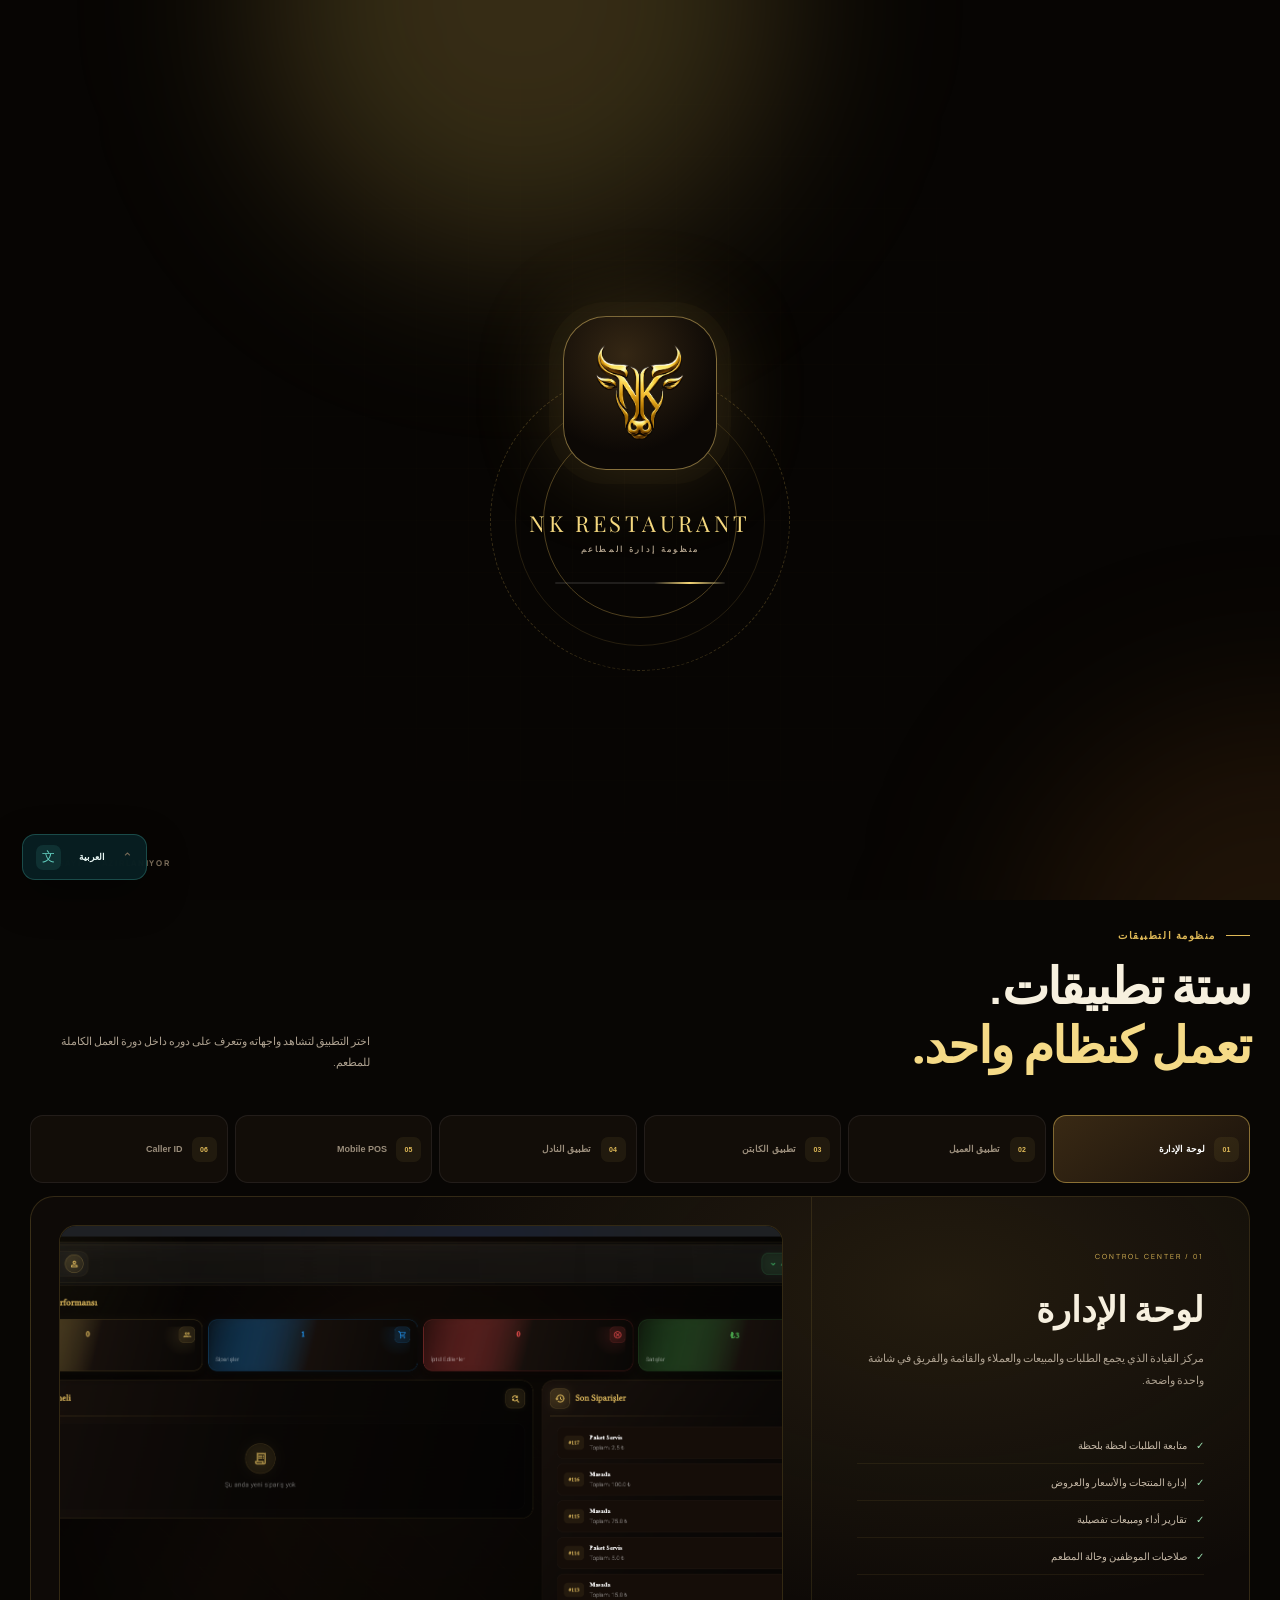
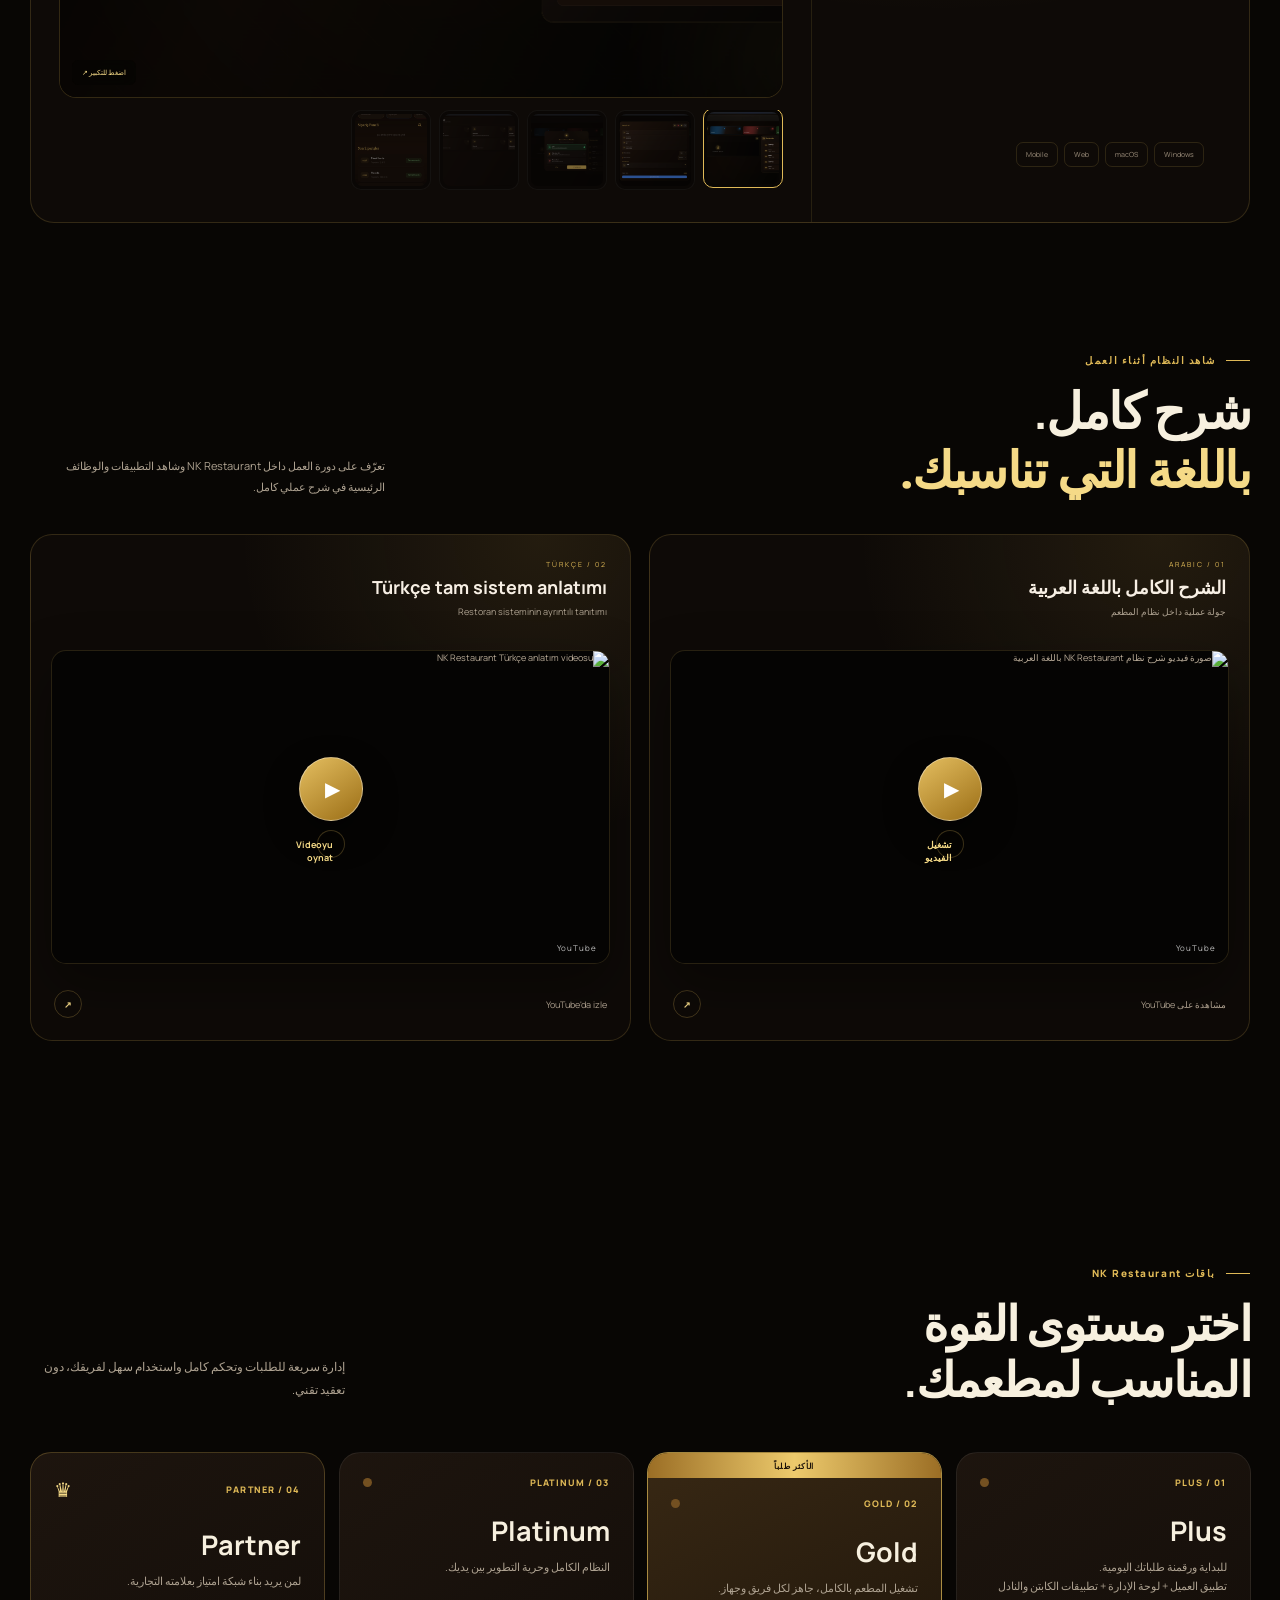
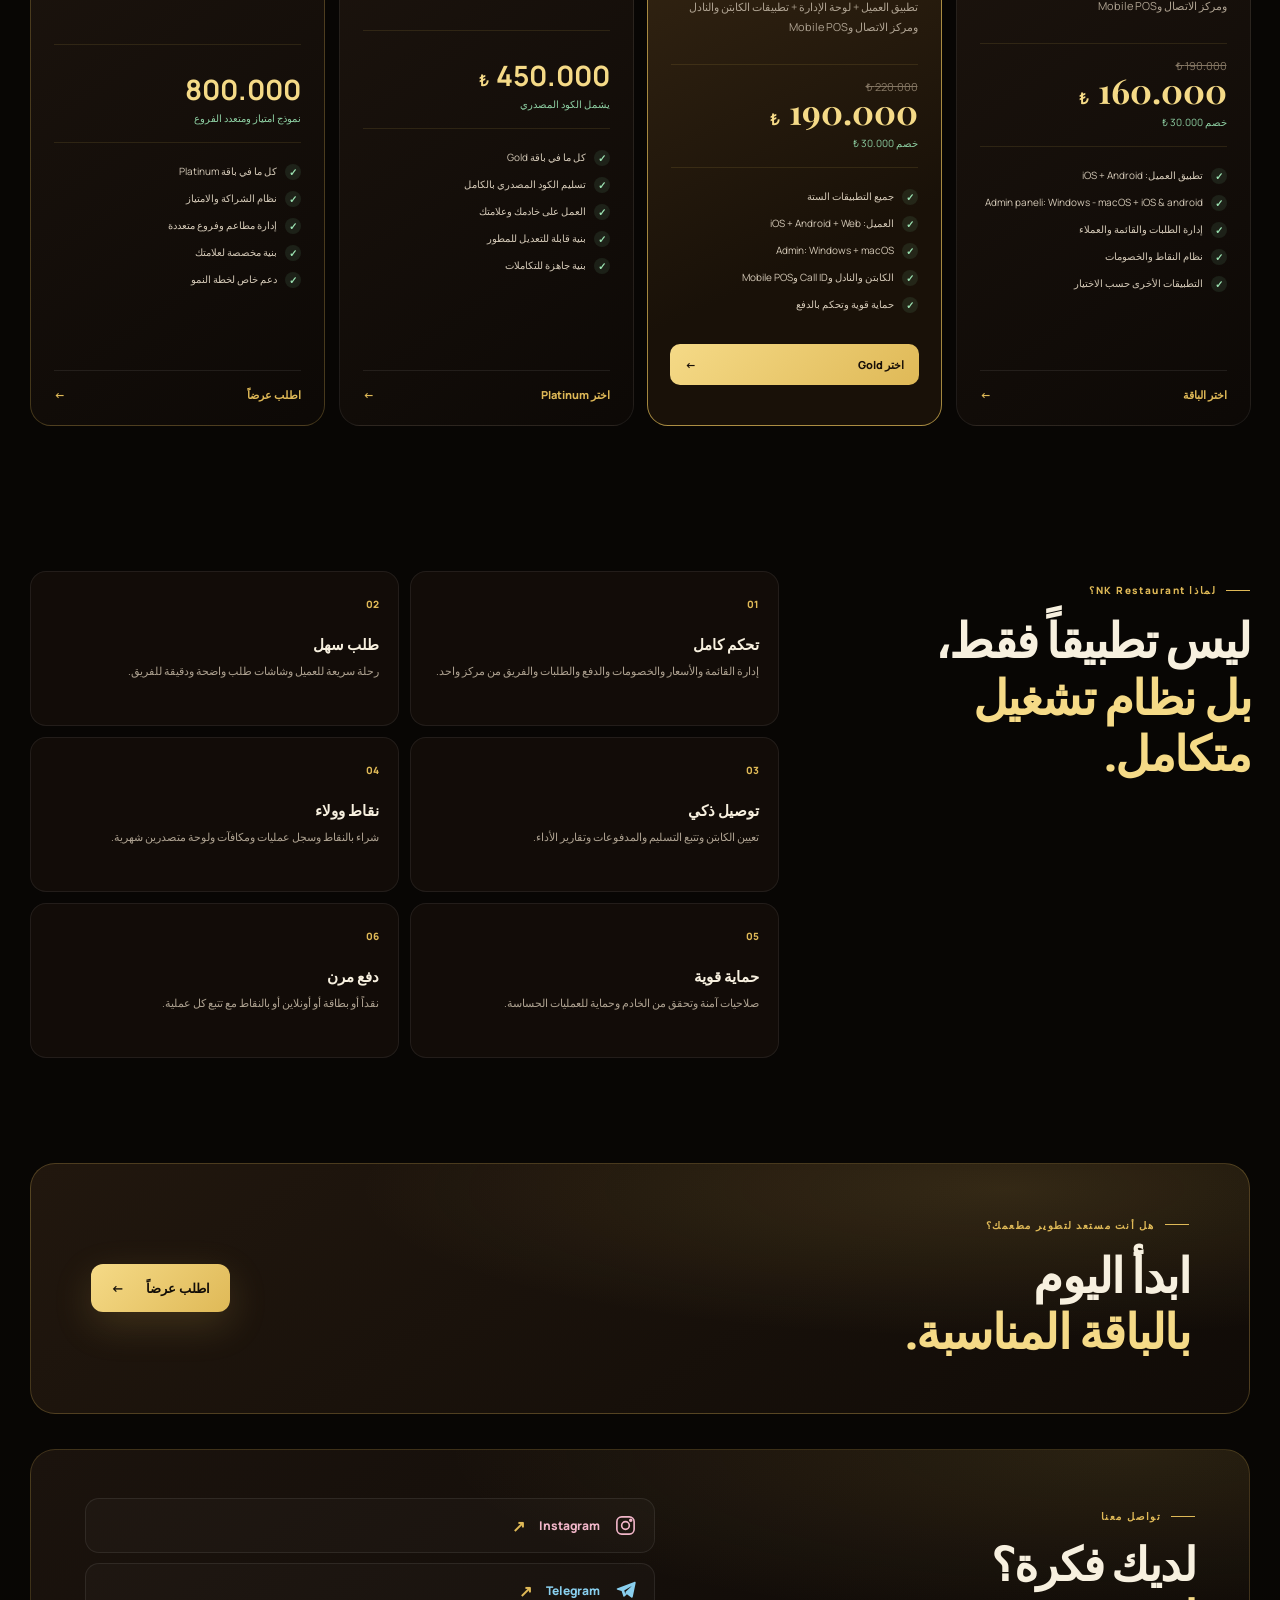
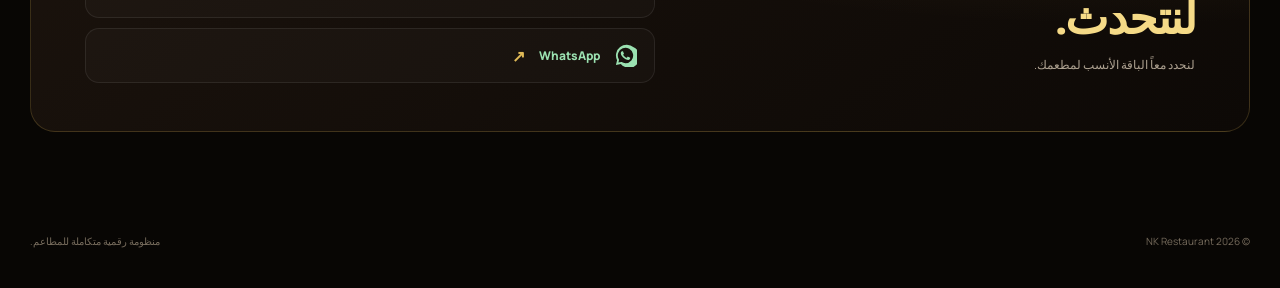
==== product/index.html @ c84d8382 "Add files via upload" ====
<!doctype html>
<html lang="ar" dir="rtl">
  <head>
    <meta charset="UTF-8" />
    <meta name="viewport" content="width=device-width, initial-scale=1.0" />
    <meta name="theme-color" content="#080604" />
    <meta name="description" content="NK Restaurant — نظام متكامل لإدارة المطاعم والطلبات والتوصيل." />
    <title>NK Restaurant | نظام إدارة المطاعم</title>
    <link rel="icon" type="image/png" href="app_icon1.png" />
    <link rel="apple-touch-icon" href="app_icon1.png" />
    <link rel="preconnect" href="https://fonts.googleapis.com" />
    <link rel="preconnect" href="https://fonts.gstatic.com" crossorigin />
    <link href="https://fonts.googleapis.com/css2?family=Manrope:wght@400;500;600;700;800&family=Playfair+Display:wght@600;700&display=swap" rel="stylesheet" />
    <link rel="stylesheet" href="styles.css" />
    <link rel="stylesheet" href="integration.css" /><link rel="stylesheet" href="loader.css" /><link rel="stylesheet" href="app-showcase.css" />
    <style>
      .contact-section{display:grid;grid-template-columns:1fr 1.15fr;gap:45px;align-items:center;margin:22px auto 70px;padding:48px 54px;border:1px solid rgba(223,185,87,.2);border-radius:25px;background:radial-gradient(ellipse at 90% 0,rgba(223,185,87,.12),transparent 44%),linear-gradient(145deg,#1b130d,#0d0906)}
      .contact-copy h2{margin:0 0 14px;font-size:clamp(30px,4vw,46px);line-height:1.12;letter-spacing:-1.5px}.contact-copy h2 em{color:#f5da87;font-family:"Playfair Display",serif;font-style:normal}.contact-copy>p:not(.kicker){margin:0;color:#aea291;font-size:12px}
      .social-links{display:grid;gap:10px}.social{display:flex;align-items:center;gap:14px;padding:15px 17px;border:1px solid rgba(255,255,255,.08);border-radius:14px;background:rgba(255,255,255,.025);color:#f7f0df;text-decoration:none;transition:.25s}.social:hover{transform:translateX(7px);border-color:rgba(223,185,87,.48);background:rgba(223,185,87,.08)}.social svg{width:23px;height:23px;fill:none;stroke:currentColor;stroke-width:1.7}.telegram svg,.whatsapp svg{fill:currentColor;stroke:none}.social span{font-size:12px;font-weight:800}.social b{margin-left:auto;color:#dfb957;font-size:16px}.instagram{color:#f2b6c9}.telegram{color:#89cfee}.whatsapp{color:#9be1b1}
      @media(max-width:700px){.contact-section{grid-template-columns:1fr;gap:27px;padding:34px 26px;margin-bottom:45px}}
    </style>
  </head>
  <body class="pricing-page splash-active">
    <div class="nk-bridge" data-no-translate><a href="../index.html"><b>NK</b><span>NK PROGRAMMING</span></a><p>PRODUCT / NK RESTAURANT</p><a href="../index.html">العودة إلى الموقع <i>↗</i></a></div>
    <div id="splash" class="splash" aria-label="يتم تحميل NK Restaurant">
      <div class="splash-grid"></div>
      <div class="splash-light splash-light-a"></div><div class="splash-light splash-light-b"></div>
      <div class="splash-content">
        <div class="splash-rings"><span></span><span></span><span></span></div>
        <div class="splash-logo-wrap"><img src="app_icon1.png" alt="NK Restaurant" /></div>
        <p class="splash-name">NK RESTAURANT</p>
        <p class="splash-tagline">منظومة إدارة المطاعم</p>
        <div class="splash-loader"><i></i></div>
      </div>
      <p class="splash-status">SAYFA HAZIRLANIYOR <b>...</b></p>
    </div>
    <div class="ambient ambient-a"></div><div class="ambient ambient-b"></div>
    <header class="site-nav wrap">
      <a class="brand" href="#home"><span class="brand-mark">NK</span><span>NK Restaurant</span></a>
      <nav><a href="#apps">التطبيقات</a><a href="#paketler">الباقات</a><a href="#ozellikler">المزايا</a><a href="#platformlar">المنصات</a></nav>
      <a class="nav-cta" href="#paketler">استكشف الباقات <span>↓</span></a>
    </header>

    <main id="home">
      <section class="pricing-hero wrap">
        <div class="hero-copy">
          <p class="kicker"><i></i> منظومة واحدة لمطعمك</p>
          <h1>من الطلب إلى التوصيل،<br /><em>كل شيء تحت السيطرة.</em></h1>
          <p>يجمع NK Restaurant تطبيقات العميل والإدارة والكابتن والنادل ومركز الاتصال وMobile POS داخل نظام ذكي واحد.</p>
          <div class="hero-actions"><a class="gold-button" href="#paketler">استكشف الباقات <span>←</span></a><span>مصمم لمطاعم تركيا</span></div>
        </div>
        <div class="system-orbit" aria-hidden="true">
          <div class="orbit orbit-one"></div><div class="orbit orbit-two"></div>
          <div class="core-logo"><img src="app_icon1.png" alt="" /><small>RESTAURANT</small></div>
          <div class="orbit-card orbit-orders"><strong>24</strong><span>طلب جديد</span></div>
          <div class="orbit-card orbit-secure"><strong>✓</strong><span>نظام آمن</span></div>
          <div class="orbit-card orbit-points"><strong>★</strong><span>نظام نقاط</span></div>
        </div>
      </section>

      <section id="platformlar" class="platform-strip wrap">
        <p>كل أعمالك، على جميع الأجهزة</p>
        <div><span> iOS</span><span>Android</span><span>Web</span><span>Windows</span><span>macOS</span><span>Yemeksepeti</span><span>Trendyol Yemek</span><span>GetirYemek</span><span>Migros Yemek</span></div>
      </section>

      <section id="apps" class="apps-showcase wrap" data-scroll-reveal>
        <div class="apps-heading"><div><p class="kicker"><i></i> منظومة التطبيقات</p><h2>ستة تطبيقات.<br><em>تعمل كنظام واحد.</em></h2></div><p>اختر التطبيق لتشاهد واجهاته وتتعرف على دوره داخل دورة العمل الكاملة للمطعم.</p></div>
        <div class="app-tabs" role="tablist"><button class="active" data-app="admin"><b>01</b><span>لوحة الإدارة</span></button><button data-app="customer"><b>02</b><span>تطبيق العميل</span></button><button data-app="delivery"><b>03</b><span>تطبيق الكابتن</span></button><button data-app="waiter"><b>04</b><span>تطبيق النادل</span></button><button data-app="pos"><b>05</b><span>Mobile POS</span></button><button data-app="caller"><b>06</b><span>Caller ID</span></button></div>
        <div class="app-panels">
          <article class="app-panel active" data-panel="admin"><div class="app-copy"><div class="app-number">01 / CONTROL CENTER</div><h3>لوحة الإدارة</h3><p>مركز القيادة الذي يجمع الطلبات والمبيعات والعملاء والقائمة والفريق في شاشة واحدة واضحة.</p><ul><li>متابعة الطلبات لحظة بلحظة</li><li>إدارة المنتجات والأسعار والعروض</li><li>تقارير أداء ومبيعات تفصيلية</li><li>صلاحيات الموظفين وحالة المطعم</li></ul><div class="app-platforms"><span>Windows</span><span>macOS</span><span>Web</span><span>Mobile</span></div></div><div class="app-visual desktop"><button class="main-shot"><img src="../assets/images/admin/a1.png" alt="لوحة إدارة NK Restaurant"></button><div class="shot-strip"><button class="active" data-src="../assets/images/admin/a1.png"><img src="../assets/images/admin/a1.png" alt="الرئيسية"></button><button data-src="../assets/images/admin/a2.png"><img src="../assets/images/admin/a2.png" alt="الطلبات"></button><button data-src="../assets/images/admin/a3.png"><img src="../assets/images/admin/a3.png" alt="الإدارة"></button><button data-src="../assets/images/admin/a4.png"><img src="../assets/images/admin/a4.png" alt="التقارير"></button><button data-src="../assets/images/admin/adminphone.jpg"><img src="../assets/images/admin/adminphone.jpg" alt="الإدارة على الهاتف"></button></div></div></article>
          <article class="app-panel" data-panel="customer"><div class="app-copy"><div class="app-number">02 / CUSTOMER EXPERIENCE</div><h3>تطبيق العميل</h3><p>تجربة طلب أنيقة وسريعة تحمل هوية المطعم، من اكتشاف القائمة حتى الدفع وتتبع الطلب.</p><ul><li>عروض وقائمة تفاعلية جذابة</li><li>تصنيفات وبحث ومفضلة وسلة</li><li>نقاط ولاء وخصومات</li><li>تتبع حالة الطلب والتوصيل</li></ul><div class="app-platforms"><span>iOS</span><span>Android</span><span>Web</span></div></div><div class="app-visual phone"><button class="main-shot"><img src="../assets/images/users/u1.jpg" alt="تطبيق العميل"></button><div class="shot-strip"><button class="active" data-src="../assets/images/users/u1.jpg"><img src="../assets/images/users/u1.jpg" alt="الرئيسية"></button><button data-src="../assets/images/users/u2.jpg"><img src="../assets/images/users/u2.jpg" alt="القائمة"></button><button data-src="../assets/images/users/u3.jpg"><img src="../assets/images/users/u3.jpg" alt="الطلبات"></button><button data-src="../assets/images/users/u4.jpg"><img src="../assets/images/users/u4.jpg" alt="التفاصيل"></button><button data-src="../assets/images/users/u5.jpg"><img src="../assets/images/users/u5.jpg" alt="الحساب"></button><button data-src="../assets/images/users/u6.jpg"><img src="../assets/images/users/u6.jpg" alt="النقاط"></button></div></div></article>
          <article class="app-panel" data-panel="delivery"><div class="app-copy"><div class="app-number">03 / SMART DELIVERY</div><h3>تطبيق الكابتن</h3><p>كل ما يحتاجه الكابتن لقبول الطلب والوصول للعميل وإتمام التوصيل بسرعة ودقة.</p><ul><li>استقبال وقبول الطلبات الجديدة</li><li>العنوان والاتصال والخرائط</li><li>تفاصيل التحصيل وطريقة الدفع</li><li>سجل الطلبات والأرباح</li></ul><div class="app-platforms"><span>iOS</span><span>Android</span><span>Maps</span></div></div><div class="app-visual phone"><button class="main-shot"><img src="../assets/images/delivery/delivery1.jpg" alt="تطبيق الكابتن"></button><div class="shot-strip"><button class="active" data-src="../assets/images/delivery/delivery1.jpg"><img src="../assets/images/delivery/delivery1.jpg" alt="الطلبات"></button><button data-src="../assets/images/delivery/delivery2.jpg"><img src="../assets/images/delivery/delivery2.jpg" alt="تفاصيل التوصيل"></button></div></div></article>
          <article class="app-panel" data-panel="waiter"><div class="app-copy"><div class="app-number">04 / TABLE SERVICE</div><h3>تطبيق النادل</h3><p>طلب مباشر من الطاولة إلى المطبخ، مع قائمة كاملة وملاحظات مخصصة ومتابعة الحالة.</p><ul><li>اختيار الطاولة وإضافة الطلب</li><li>قائمة وتصنيفات سريعة</li><li>ملاحظات وتخصيص الوجبات</li><li>إرسال الطلب وتتبع تحضيره</li></ul><div class="app-platforms"><span>iOS</span><span>Android</span><span>Tablet</span></div></div><div class="app-visual phone"><button class="main-shot"><img src="../assets/images/waiter/w1.jpg" alt="تطبيق النادل"></button><div class="shot-strip"><button class="active" data-src="../assets/images/waiter/w1.jpg"><img src="../assets/images/waiter/w1.jpg" alt="القائمة"></button><button data-src="../assets/images/waiter/w2.jpg"><img src="../assets/images/waiter/w2.jpg" alt="الطلب"></button><button data-src="../assets/images/waiter/w3.jpg"><img src="../assets/images/waiter/w3.jpg" alt="الطاولات"></button></div></div></article>
          <article class="app-panel" data-panel="pos"><div class="app-copy"><div class="app-number">05 / PAYMENT TERMINAL</div><h3>Mobile POS</h3><p>تحصيل المدفوعات من أي مكان داخل المطعم أو عند التوصيل، ضمن واجهة سريعة وآمنة.</p><ul><li>دفع نقدي وبطاقة وQR</li><li>تحديد العملة وإدخال المبلغ</li><li>تأكيد التحصيل فوراً</li><li>سجل كامل للمعاملات</li></ul><div class="app-platforms"><span>iOS</span><span>Android</span><span>POS</span></div></div><div class="app-visual phone"><button class="main-shot"><img src="../assets/images/dicitalodeme_mobile_pos/p1.png" alt="Mobile POS"></button><div class="shot-strip"><button class="active" data-src="../assets/images/dicitalodeme_mobile_pos/p1.png"><img src="../assets/images/dicitalodeme_mobile_pos/p1.png" alt="استلام الأموال"></button><button data-src="../assets/images/dicitalodeme_mobile_pos/p2.png"><img src="../assets/images/dicitalodeme_mobile_pos/p2.png" alt="تأكيد الدفع"></button></div></div></article>
          <article class="app-panel" data-panel="caller"><div class="app-copy"><div class="app-number">06 / CALL CENTER</div><h3>Caller ID</h3><p>يتعرف على المتصل ويربط المكالمة ببيانات العميل وطلباته لتقديم خدمة أسرع وأكثر شخصية.</p><ul><li>التعرف على رقم المتصل</li><li>فتح ملف العميل مباشرة</li><li>إرسال الطلب للسائق</li><li>تكامل مع مركز الاتصال</li></ul><div class="app-platforms"><span>Windows</span><span>macOS</span><span>Call Center</span></div></div><div class="app-visual phone"><button class="main-shot"><img src="../assets/images/callerid/cllid.jpg" alt="Caller ID"></button><div class="shot-strip"><button class="active" data-src="../assets/images/callerid/cllid.jpg"><img src="../assets/images/callerid/cllid.jpg" alt="واجهة Caller ID"></button></div></div></article>
        </div>
      </section>

      <section id="videos" class="system-videos wrap" data-scroll-reveal>
        <div class="video-heading">
          <div><p class="kicker"><i></i> شاهد النظام أثناء العمل</p><h2>شرح كامل.<br><em>باللغة التي تناسبك.</em></h2></div>
          <p>تعرّف على دورة العمل داخل NK Restaurant وشاهد التطبيقات والوظائف الرئيسية في شرح عملي كامل.</p>
        </div>
        <div class="video-grid">
          <article class="video-card">
            <div class="video-meta"><span>01 / ARABIC</span><strong>الشرح الكامل باللغة العربية</strong><small>جولة عملية داخل نظام المطعم</small></div>
            <a class="youtube-frame" href="https://www.youtube.com/watch?v=JWF60cUJSLY&t=3144s" target="_blank" rel="noopener" aria-label="تشغيل شرح النظام باللغة العربية على YouTube"><img src="https://i.ytimg.com/vi/JWF60cUJSLY/maxresdefault.jpg" alt="صورة فيديو شرح نظام NK Restaurant باللغة العربية" loading="lazy"><span class="youtube-play"><i>▶</i><b>تشغيل الفيديو</b></span><em>YouTube</em></a>
            <a href="https://www.youtube.com/watch?v=JWF60cUJSLY&t=3144s" target="_blank" rel="noopener">مشاهدة على YouTube <b>↗</b></a>
          </article>
          <article class="video-card">
            <div class="video-meta"><span>02 / TÜRKÇE</span><strong>Türkçe tam sistem anlatımı</strong><small>Restoran sisteminin ayrıntılı tanıtımı</small></div>
            <a class="youtube-frame" href="https://www.youtube.com/watch?v=hh8vwNoApWQ&t=693s" target="_blank" rel="noopener" aria-label="Türkçe sistem anlatımını YouTube'da oynat"><img src="https://i.ytimg.com/vi/hh8vwNoApWQ/maxresdefault.jpg" alt="NK Restaurant Türkçe anlatım videosu" loading="lazy"><span class="youtube-play"><i>▶</i><b>Videoyu oynat</b></span><em>YouTube</em></a>
            <a href="https://www.youtube.com/watch?v=hh8vwNoApWQ&t=693s" target="_blank" rel="noopener">YouTube'da izle <b>↗</b></a>
          </article>
        </div>
      </section>

      <section id="paketler" class="packages wrap" data-scroll-reveal>
        <div class="section-title"><div><p class="kicker"><i></i> باقات NK Restaurant</p><h2>اختر مستوى القوة<br />المناسب لمطعمك.</h2></div><p>إدارة سريعة للطلبات وتحكم كامل واستخدام سهل لفريقك، دون تعقيد تقني.</p></div>
        <div class="pricing-grid">
          <article class="plan-card">
            <div class="plan-top"><span class="plan-level">01 / PLUS</span><span class="plan-dot"></span></div>
            <h3>Plus</h3><p class="plan-summary">للبداية ورقمنة طلباتك اليومية.
              <br> تطبيق العميل + لوحة الإدارة + تطبيقات الكابتن والنادل ومركز الاتصال وMobile POS</p>
            <div class="price"><del>190.000 ₺</del><strong>160.000 <small>₺</small></strong><em>خصم 30.000 ₺</em></div>
            <ul>
              <li><b>✓</b> تطبيق العميل: iOS + Android</li>
              <li><b>✓</b> Admin paneli: Windows - macOS + iOS & android</li>
              <li><b>✓</b> إدارة الطلبات والقائمة والعملاء</li>
              <li><b>✓</b> نظام النقاط والخصومات</li>
              <li><b>✓</b> التطبيقات الأخرى حسب الاختيار</li>
            </ul>
            <a href="#iletisim" class="plan-button">اختر الباقة <span>←</span></a>
          </article>

          <article class="plan-card recommended">
            <div class="recommended-label">الأكثر طلباً</div>
            <div class="plan-top"><span class="plan-level">02 / GOLD</span><span class="plan-dot"></span></div>
            <h3>Gold</h3><p class="plan-summary">تشغيل المطعم بالكامل، جاهز لكل فريق وجهاز.
              <br>تطبيق العميل + لوحة الإدارة + تطبيقات الكابتن والنادل ومركز الاتصال وMobile POS
            </p>
            <div class="price"><del>220.000 ₺</del><strong>190.000 <small>₺</small></strong><em>خصم 30.000 ₺</em></div>
            <ul>
              <li><b>✓</b> جميع التطبيقات الستة</li>
              <li><b>✓</b> العميل: iOS + Android + Web</li>
              <li><b>✓</b> Admin: Windows + macOS</li>
              <li><b>✓</b> الكابتن والنادل وCall ID وMobile POS</li>
              <li><b>✓</b> حماية قوية وتحكم بالدفع</li>
            </ul>
            <a href="#iletisim" class="plan-button filled">اختر Gold <span>←</span></a>
          </article>

          <article class="plan-card">
            <div class="plan-top"><span class="plan-level">03 / PLATINUM</span><span class="plan-dot"></span></div>
            <h3>Platinum</h3><p class="plan-summary">النظام الكامل وحرية التطوير بين يديك.</p>
            <div class="price solo"><strong>450.000 <small>₺</small></strong><em>يشمل الكود المصدري</em></div>
            <ul>
              <li><b>✓</b> كل ما في باقة Gold</li>
              <li><b>✓</b> تسليم الكود المصدري بالكامل</li>
              <li><b>✓</b> العمل على خادمك وعلامتك</li>
              <li><b>✓</b> بنية قابلة للتعديل للمطور</li>
              <li><b>✓</b> بنية جاهزة للتكاملات</li>
            </ul>
            <a href="#iletisim" class="plan-button">اختر Platinum <span>←</span></a>
          </article>

          <article class="plan-card enterprise">
            <div class="plan-top"><span class="plan-level">04 / PARTNER</span><span class="crown">♛</span></div>
            <h3>Partner</h3><p class="plan-summary">لمن يريد بناء شبكة امتياز بعلامته التجارية.</p>
            <div class="price solo"><strong>800.000</strong><em>نموذج امتياز ومتعدد الفروع</em></div>
            <ul>
              <li><b>✓</b> كل ما في باقة Platinum</li>
              <li><b>✓</b> نظام الشراكة والامتياز</li>
              <li><b>✓</b> إدارة مطاعم وفروع متعددة</li>
              <li><b>✓</b> بنية مخصصة لعلامتك</li>
              <li><b>✓</b> دعم خاص لخطة النمو</li>
            </ul>
            <a href="#iletisim" class="plan-button">اطلب عرضاً <span>←</span></a>
          </article>
        </div>
      </section>

      <section id="ozellikler" class="features wrap" data-scroll-reveal>
        <div class="feature-intro"><p class="kicker"><i></i> لماذا NK Restaurant؟</p><h2>ليس تطبيقاً فقط،<br /><em>بل نظام تشغيل متكامل.</em></h2></div>
        <div class="feature-grid">
          <article><span>01</span><h3>تحكم كامل</h3><p>إدارة القائمة والأسعار والخصومات والدفع والطلبات والفريق من مركز واحد.</p></article>
          <article><span>02</span><h3>طلب سهل</h3><p>رحلة سريعة للعميل وشاشات طلب واضحة ودقيقة للفريق.</p></article>
          <article><span>03</span><h3>توصيل ذكي</h3><p>تعيين الكابتن وتتبع التسليم والمدفوعات وتقارير الأداء.</p></article>
          <article><span>04</span><h3>نقاط وولاء</h3><p>شراء بالنقاط وسجل عمليات ومكافآت ولوحة متصدرين شهرية.</p></article>
          <article><span>05</span><h3>حماية قوية</h3><p>صلاحيات آمنة وتحقق من الخادم وحماية للعمليات الحساسة.</p></article>
          <article><span>06</span><h3>دفع مرن</h3><p>نقداً أو بطاقة أو أونلاين أو بالنقاط مع تتبع كل عملية.</p></article>
        </div>
      </section>

      <section id="iletisim" class="final-cta wrap"><div><p class="kicker"><i></i> هل أنت مستعد لتطوير مطعمك؟</p><h2>ابدأ اليوم<br /><em>بالباقة المناسبة.</em></h2></div><a href="https://wa.me/+905523622851" class="gold-button">اطلب عرضاً <span>←</span></a></section>
      <section class="contact-section wrap" data-scroll-reveal>
        <div class="contact-copy"><p class="kicker"><i></i> تواصل معنا</p><h2>لديك فكرة؟<br /><em>لنتحدث.</em></h2><p>لنحدد معاً الباقة الأنسب لمطعمك.</p></div>
        <div class="social-links">
          <a class="social instagram" href="https://www.instagram.com/obada_n_k" aria-label="Instagram"><svg viewBox="0 0 24 24" aria-hidden="true"><rect x="3" y="3" width="18" height="18" rx="5"/><circle cx="12" cy="12" r="4"/><circle cx="17.5" cy="6.5" r="1"/></svg><span>Instagram</span><b>↗</b></a>
          <a class="social telegram" href="https://t.me/obada_n_k" aria-label="Telegram"><svg viewBox="0 0 24 24" aria-hidden="true"><path d="M21 3 3.7 9.7c-1.18.47-1.17 1.13-.22 1.42l4.44 1.38 1.72 5.3c.21.58.1.81.72.81.48 0 .69-.22.96-.48l2.16-2.1 4.5 3.32c.83.46 1.43.22 1.64-.77L22.55 4.4C22.86 3.2 22.09 2.66 21 3Zm-10.27 9.07 6.93-4.37c.35-.21.67-.1.4.14l-5.95 5.37-.23 2.44-1.15-3.57Z"/></svg><span>Telegram</span><b>↗</b></a>
          <a class="social whatsapp" href="https://wa.me/+905523622851" aria-label="WhatsApp"><svg viewBox="0 0 24 24" aria-hidden="true"><path d="M20.5 3.5A11.2 11.2 0 0 0 3.2 17L2 22l5.12-1.17A11.2 11.2 0 1 0 20.5 3.5ZM12 20a8 8 0 0 1-4.05-1.1l-.3-.18-3.04.7.72-2.96-.2-.31A8 8 0 1 1 12 20Zm4.38-6c-.24-.12-1.42-.7-1.64-.77-.22-.08-.38-.12-.54.12s-.62.77-.76.93c-.14.16-.28.18-.52.06a6.6 6.6 0 0 1-1.94-1.2 7.28 7.28 0 0 1-1.34-1.67c-.14-.24 0-.37.1-.49.1-.1.24-.28.36-.42.12-.14.16-.24.24-.4.08-.16.04-.3-.02-.42-.06-.12-.54-1.3-.74-1.78-.2-.47-.4-.4-.54-.4h-.46c-.16 0-.42.06-.64.3-.22.24-.84.82-.84 2s.86 2.32.98 2.48c.12.16 1.7 2.6 4.12 3.65.58.25 1.02.4 1.37.5.58.18 1.1.16 1.52.1.46-.07 1.42-.58 1.62-1.14.2-.56.2-1.04.14-1.14-.06-.1-.22-.16-.46-.28Z"/></svg><span>WhatsApp</span><b>↗</b></a>
        </div>
      </section>
    </main>
    <footer class="footer wrap"><span>© <span id="year"></span> NK Restaurant</span><span>منظومة رقمية متكاملة للمطاعم.</span></footer>
    <div class="language-widget" data-no-translate><button class="language-trigger"><span>文</span><b>العربية</b><i>⌃</i></button><div class="language-menu"><small>AI TRANSLATION</small><button data-lang="ar" class="selected">AR <span>العربية</span></button><button data-lang="tr">TR <span>Türkçe</span></button><button data-lang="en">EN <span>English</span></button><button data-lang="de">DE <span>Deutsch</span></button><button data-lang="fr">FR <span>Français</span></button><button data-lang="es">ES <span>Español</span></button><p><i></i> ترجمة AI داخل المتصفح</p></div></div><div class="translation-toast" data-no-translate></div>
    <div class="translate-loader" data-no-translate aria-hidden="true"><div class="translate-loader__card"><div class="translate-loader__icon">文<i></i></div><span class="translate-loader__eyebrow">NK AI TRANSLATION</span><h3>يتم تجهيز اللغة</h3><p>يتم تنزيل مترجم اللغة على جهازك لأول مرة فقط</p><div class="translate-loader__bar"><i></i></div><div class="translate-loader__foot"><span>الرجاء الانتظار…</span><b>0%</b></div></div></div>
    <div class="app-lightbox" aria-hidden="true"><button class="app-lightbox-close" aria-label="إغلاق">×</button><button class="app-lightbox-nav app-lightbox-prev" aria-label="الصورة السابقة">‹</button><img src="" alt=""><span></span><button class="app-lightbox-nav app-lightbox-next" aria-label="الصورة التالية">›</button></div><script src="app.js"></script><script src="integration.js"></script><script src="app-showcase.js"></script>
  </body>
</html>
---- product/styles.css ----
:root{--bg:#080604;--gold:#dfb957;--gold2:#f5da87;--text:#f7f0df;--muted:#aea291;--line:rgba(232,194,103,.18);--green:#9be1b1}*{box-sizing:border-box}html{scroll-behavior:smooth}body{margin:0;background:#080604;color:var(--text);font-family:Manrope,Arial,sans-serif;overflow-x:hidden}.pricing-page{background:radial-gradient(ellipse 75% 35% at 50% -12%,#3c2b10 0%,#130d08 45%,#080604 85%)}body:before{content:"";position:fixed;inset:0;pointer-events:none;opacity:.35;background-image:linear-gradient(rgba(255,255,255,.018) 1px,transparent 1px),linear-gradient(90deg,rgba(255,255,255,.018) 1px,transparent 1px);background-size:50px 50px;mask-image:linear-gradient(#000,transparent 70%)}.wrap{width:min(1220px,calc(100% - 48px));margin-inline:auto}.site-nav{height:92px;display:flex;align-items:center;justify-content:space-between;gap:24px}.brand{display:flex;align-items:center;gap:11px;color:var(--text);text-decoration:none;font-size:15px;font-weight:800}.brand-mark{display:grid;place-items:center;width:42px;height:42px;border:1px solid rgba(223,185,87,.6);border-radius:14px;background:linear-gradient(145deg,#2d2012,#0b0805);font-family:"Playfair Display",serif;color:var(--gold2);font-size:16px}.site-nav nav{display:flex;gap:28px}.site-nav nav a{color:var(--muted);font-size:12px;text-decoration:none}.nav-cta{padding:11px 15px;border:1px solid var(--line);border-radius:10px;color:var(--gold);text-decoration:none;font-size:12px;font-weight:800}.pricing-hero{min-height:560px;display:grid;grid-template-columns:1.05fr .95fr;align-items:center;gap:35px;padding:55px 0}.kicker{display:flex;align-items:center;gap:10px;margin:0 0 15px;color:var(--gold);font-size:10px;font-weight:800;letter-spacing:1.55px}.kicker i{width:24px;height:1px;background:var(--gold)}h1,h2,h3,p{margin-top:0}h1{margin-bottom:21px;font-size:clamp(40px,5.1vw,70px);line-height:1.13;letter-spacing:-2.7px}h1 em,h2 em{font-family:"Playfair Display",Manrope,serif;font-style:normal;color:var(--gold2)}.hero-copy>p:not(.kicker){max-width:570px;color:var(--muted);font-size:15px;line-height:1.95}.hero-actions{display:flex;align-items:center;gap:20px;margin-top:25px}.hero-actions>span{color:#8e8374;font-size:11px}.gold-button{display:inline-flex;align-items:center;gap:22px;padding:15px 20px;border-radius:12px;background:linear-gradient(135deg,var(--gold2),var(--gold));box-shadow:0 13px 38px rgba(223,185,87,.18);color:#130e08;text-decoration:none;font-size:13px;font-weight:800;transition:.25s}.gold-button:hover,.plan-card:hover{transform:translateY(-5px)}.system-orbit{position:relative;min-height:390px;display:grid;place-items:center}.orbit{position:absolute;border:1px solid rgba(223,185,87,.2);border-radius:50%}.orbit-one{width:370px;height:370px;border-style:dashed;animation:spin 38s linear infinite}.orbit-two{width:258px;height:258px;border-color:rgba(223,185,87,.32)}.core-logo{z-index:1;display:flex;flex-direction:column;align-items:center;justify-content:center;width:182px;height:182px;border:1px solid rgba(223,185,87,.48);border-radius:49px;background:radial-gradient(circle at 35% 25%,#352615,#0c0805 67%);box-shadow:0 0 0 15px rgba(223,185,87,.025),0 0 74px rgba(223,185,87,.15)}.core-logo img{width:140px;height:140px;object-fit:contain;filter:drop-shadow(0 8px 12px rgba(0,0,0,.5))}.core-logo small{margin-top:-17px;position:relative;color:#d8b96a;font-size:8px;letter-spacing:2px}.orbit-card{position:absolute;display:flex;align-items:center;gap:9px;padding:11px 13px;border:1px solid rgba(223,185,87,.2);border-radius:13px;background:rgba(25,17,11,.86);backdrop-filter:blur(12px)}.orbit-card strong{display:grid;place-items:center;width:28px;height:28px;border-radius:8px;background:rgba(223,185,87,.16);color:var(--gold2);font-size:13px}.orbit-card span{color:#d0c4b2;font-size:10px}.orbit-orders{top:36px;left:2%}.orbit-secure{right:0;top:178px}.orbit-points{left:7%;bottom:33px}.platform-strip{margin-top:15px;padding:19px 24px;border:1px solid rgba(223,185,87,.12);border-radius:18px;background:rgba(24,16,11,.72)}.platform-strip p{margin:0 0 13px;color:#857968;font-size:9px;font-weight:800;letter-spacing:1.3px}.platform-strip div{display:flex;flex-wrap:wrap;gap:10px}.platform-strip span{padding:7px 11px;border:1px solid rgba(255,255,255,.07);border-radius:8px;color:#c8bcaa;font-size:10px}.packages{padding:115px 0 100px}.section-title{display:flex;align-items:end;justify-content:space-between;gap:30px;margin-bottom:45px}.section-title h2,.feature-intro h2,.final-cta h2{margin-bottom:0;font-size:clamp(31px,4vw,48px);line-height:1.16;letter-spacing:-1.5px}.section-title>p{max-width:315px;margin:0 0 5px;color:var(--muted);font-size:12px;line-height:1.9}.pricing-grid{display:grid;grid-template-columns:repeat(4,1fr);gap:14px}.plan-card{position:relative;display:flex;flex-direction:column;min-height:574px;padding:23px;border:1px solid rgba(255,255,255,.075);border-radius:21px;background:linear-gradient(145deg,rgba(31,22,15,.94),rgba(13,9,6,.96));overflow:hidden;transition:.25s}.plan-card.recommended{border-color:rgba(223,185,87,.7);background:linear-gradient(155deg,#382814,#191108 68%)}.plan-card.enterprise{border-color:rgba(223,185,87,.26)}.recommended-label{position:absolute;top:0;right:0;left:0;padding:7px;background:linear-gradient(90deg,#9b6e25,#edca6c,#9b6e25);color:#1b1107;text-align:center;font-size:8px;font-weight:900;letter-spacing:.8px}.recommended .plan-top{margin-top:21px}.plan-top{display:flex;align-items:center;justify-content:space-between}.plan-level{color:var(--gold);font-size:9px;font-weight:800;letter-spacing:1.1px}.plan-dot{width:9px;height:9px;border-radius:50%;background:#735021}.crown{color:var(--gold2);font-size:20px}.plan-card h3{margin:23px 0 8px;font-size:27px}.plan-summary{min-height:45px;color:var(--muted);font-size:11px;line-height:1.75}.price{display:flex;flex-direction:column;margin:17px 0 21px;padding:14px 0 17px;border-block:1px solid rgba(223,185,87,.12)}.price del{color:#847663;font-size:11px}.price strong{color:var(--gold2);font-family:"Playfair Display",serif;font-size:34px;line-height:1}.price strong small{font-family:Manrope;font-size:16px}.price em{margin-top:8px;color:#8ed0a3;font-size:10px;font-style:normal}.price.solo{padding-top:30px}.price.solo strong{font-family:Manrope;font-size:28px}.plan-card ul{padding:0;margin:0;list-style:none}.plan-card li{display:flex;gap:8px;margin-bottom:11px;color:#d5cab8;font-size:10px;line-height:1.45}.plan-card li b{display:grid;place-items:center;flex:none;width:16px;height:16px;border-radius:50%;background:rgba(129,214,155,.11);color:var(--green);font-size:10px}.plan-button{display:flex;justify-content:space-between;align-items:center;margin-top:auto;padding-top:16px;border-top:1px solid rgba(255,255,255,.08);color:var(--gold);font-size:11px;font-weight:800;text-decoration:none}.plan-button.filled{margin:20px -1px -1px;padding:13px 15px;border:0;border-radius:10px;background:linear-gradient(135deg,var(--gold2),var(--gold));color:#170f08}.features{display:grid;grid-template-columns:.72fr 1.28fr;gap:50px;padding:45px 0 105px}.feature-intro{padding-top:12px}.feature-grid{display:grid;grid-template-columns:repeat(2,1fr);gap:11px}.feature-grid article{min-height:155px;padding:19px;border:1px solid rgba(255,255,255,.07);border-radius:16px;background:rgba(23,16,11,.7)}.feature-grid span{color:var(--gold);font-size:10px;font-weight:800}.feature-grid h3{margin:21px 0 7px;font-size:15px}.feature-grid p{margin:0;color:var(--muted);font-size:11px;line-height:1.7}.final-cta{display:flex;align-items:center;justify-content:space-between;gap:30px;margin-bottom:35px;padding:54px 60px;border:1px solid rgba(223,185,87,.25);border-radius:25px;background:radial-gradient(ellipse at 80% 10%,rgba(223,185,87,.15),transparent 47%),linear-gradient(145deg,#21170e,#100b07)}.footer{display:flex;justify-content:space-between;padding:32px 0 40px;color:#776c5d;font-size:10px}
/* Splash screen and cinematic entrance */
.splash{position:fixed;z-index:100;inset:0;display:grid;place-items:center;overflow:hidden;background:#070503;transition:opacity .72s ease,visibility .72s ease}.splash-grid{position:absolute;inset:0;opacity:.28;background-image:linear-gradient(rgba(225,185,87,.055) 1px,transparent 1px),linear-gradient(90deg,rgba(225,185,87,.055) 1px,transparent 1px);background-size:52px 52px;mask-image:radial-gradient(circle,#000 0%,transparent 70%)}.splash-light{position:absolute;width:520px;height:520px;border-radius:50%;filter:blur(90px);animation:splash-breathe 2.8s ease-in-out infinite}.splash-light-a{top:-260px;left:calc(50% - 380px);background:rgba(224,185,87,.22)}.splash-light-b{right:-260px;bottom:-330px;background:rgba(146,83,28,.18);animation-delay:-1.4s}.splash-content{position:relative;z-index:1;display:flex;flex-direction:column;align-items:center}.splash-rings{position:absolute;top:55px;width:300px;height:300px;animation:spin 20s linear infinite}.splash-rings span{position:absolute;inset:0;border:1px solid rgba(225,185,87,.23);border-radius:50%;border-style:dashed}.splash-rings span:nth-child(2){inset:25px;border-style:solid;border-color:rgba(225,185,87,.14);animation:spin 10s linear infinite reverse}.splash-rings span:nth-child(3){inset:53px;border-color:rgba(225,185,87,.32);border-style:solid}.splash-logo-wrap{position:relative;z-index:2;display:grid;place-items:center;width:154px;height:154px;border:1px solid rgba(235,200,109,.5);border-radius:43px;background:radial-gradient(circle at 40% 25%,#352714,#0c0805 67%);box-shadow:0 0 0 14px rgba(225,185,87,.025),0 0 90px rgba(225,185,87,.21);animation:logo-arrive 1.1s cubic-bezier(.16,.9,.24,1) both}.splash-logo-wrap img{width:118px;height:118px;object-fit:contain}.splash-name{margin:38px 0 5px;color:#f5d980;font-family:"Playfair Display",serif;font-size:22px;letter-spacing:3.7px;animation:words-arrive .7s .65s both}.splash-tagline{margin:0;color:#a99b86;font-size:8px;font-weight:800;letter-spacing:2.3px;animation:words-arrive .7s .85s both}.splash-loader{width:170px;height:2px;margin-top:28px;overflow:hidden;border-radius:3px;background:rgba(255,255,255,.1);animation:words-arrive .7s 1s both}.splash-loader i{display:block;width:42%;height:100%;border-radius:3px;background:linear-gradient(90deg,transparent,#f4d576,transparent);animation:loading-line 1.3s 1s ease-in-out infinite}.splash-status{position:absolute;bottom:32px;left:36px;margin:0;color:#81735f;font-size:8px;font-weight:800;letter-spacing:1.7px}.splash-status b{color:#dcb95c;margin-left:7px}.loaded .splash{opacity:0;visibility:hidden}.loaded .site-nav{animation:reveal-down .75s .05s both}.loaded .hero-copy{animation:reveal-left .85s .15s both}.loaded .system-orbit{animation:reveal-scale 1s .25s both}.loaded .platform-strip{animation:reveal-up .75s .4s both}.loaded .section-title{animation:reveal-up .75s .15s both}.loaded .plan-card{animation:reveal-up .72s both}.loaded .plan-card:nth-child(1){animation-delay:.12s}.loaded .plan-card:nth-child(2){animation-delay:.2s}.loaded .plan-card:nth-child(3){animation-delay:.28s}.loaded .plan-card:nth-child(4){animation-delay:.36s}.loaded .feature-intro{animation:reveal-left .8s .12s both}.loaded .feature-grid article{animation:reveal-up .65s both}.loaded .feature-grid article:nth-child(1){animation-delay:.14s}.loaded .feature-grid article:nth-child(2){animation-delay:.2s}.loaded .feature-grid article:nth-child(3){animation-delay:.26s}.loaded .feature-grid article:nth-child(4){animation-delay:.32s}.loaded .feature-grid article:nth-child(5){animation-delay:.38s}.loaded .feature-grid article:nth-child(6){animation-delay:.44s}@keyframes spin{to{transform:rotate(360deg)}}@keyframes logo-arrive{from{opacity:0;transform:scale(.45) rotate(-13deg);filter:blur(7px)}to{opacity:1;transform:scale(1) rotate(0);filter:blur(0)}}@keyframes words-arrive{from{opacity:0;transform:translateY(11px);letter-spacing:5px}to{opacity:1;transform:translateY(0)}}@keyframes loading-line{0%{transform:translateX(-160%)}100%{transform:translateX(380%)}}@keyframes splash-breathe{50%{transform:scale(1.18);opacity:.2}}@keyframes reveal-left{from{opacity:0;transform:translateX(-32px)}to{opacity:1;transform:translateX(0)}}@keyframes reveal-down{from{opacity:0;transform:translateY(-22px)}to{opacity:1;transform:translateY(0)}}@keyframes reveal-up{from{opacity:0;transform:translateY(28px)}to{opacity:1;transform:translateY(0)}}@keyframes reveal-scale{from{opacity:0;transform:scale(.82)}to{opacity:1;transform:scale(1)}}@media(max-width:1080px){.pricing-grid{grid-template-columns:repeat(2,1fr)}.plan-card{min-height:520px}.pricing-hero{grid-template-columns:1fr}.system-orbit{order:-1;min-height:330px}.orbit-one{width:320px;height:320px}.orbit-two{width:225px;height:225px}.core-logo{width:155px;height:155px}.core-logo img{width:118px;height:118px}}@media(max-width:700px){.wrap{width:min(100% - 30px,1220px)}.site-nav{height:75px}.site-nav nav{display:none}.nav-cta{font-size:10px}.pricing-hero{min-height:auto;padding:38px 0}.hero-copy{text-align:center}.hero-copy .kicker{justify-content:center}.hero-actions{justify-content:center;flex-direction:column;gap:13px}.hero-actions>span{display:none}.system-orbit{min-height:290px}.orbit-one{width:270px;height:270px}.orbit-two{width:195px;height:195px}.core-logo{width:135px;height:135px;border-radius:36px}.core-logo img{width:104px;height:104px}.orbit-card{padding:8px}.orbit-card span{font-size:9px}.orbit-orders{left:0}.orbit-secure{right:0}.orbit-points{left:3%;bottom:15px}.packages{padding:75px 0}.section-title,.final-cta{flex-direction:column;align-items:flex-start}.section-title{margin-bottom:30px}.pricing-grid,.feature-grid{grid-template-columns:1fr}.plan-card{min-height:0}.features{grid-template-columns:1fr;padding:20px 0 70px;gap:26px}.final-cta{padding:35px 26px}.footer{flex-direction:column;gap:8px;text-align:center}.splash-logo-wrap{width:132px;height:132px;border-radius:37px}.splash-logo-wrap img{width:103px;height:103px}.splash-rings{width:260px;height:260px}.splash-name{font-size:18px}.splash-status{left:50%;transform:translateX(-50%);white-space:nowrap}}@media(prefers-reduced-motion:reduce){*,*:before,*:after{animation-duration:.01ms!important;animation-iteration-count:1!important;transition-duration:.01ms!important}.splash{display:none}}
---- product/integration.css ----
.pricing-page{padding-top:42px}.nk-bridge{height:42px;position:fixed;top:0;left:0;right:0;z-index:90;background:#050403;border-bottom:1px solid rgba(223,185,87,.16);display:grid;grid-template-columns:1fr auto 1fr;align-items:center;padding:0 3%;font-family:Manrope,Arial,sans-serif}.nk-bridge>a{color:#cfc2af;text-decoration:none;font-size:9px;display:flex;align-items:center;gap:9px}.nk-bridge>a:first-child{direction:ltr}.nk-bridge>a:last-child{justify-self:end}.nk-bridge>a b{width:25px;height:25px;display:grid;place-items:center;border:1px solid rgba(223,185,87,.38);border-radius:7px;color:var(--gold2);font-size:8px}.nk-bridge>a i{font-style:normal;color:var(--gold)}.nk-bridge>p{margin:0;color:#6e6253;font-size:7px;letter-spacing:2px}.language-widget{position:fixed;left:22px;bottom:20px;z-index:110;font-family:Manrope,Arial,sans-serif;direction:ltr}.language-trigger{height:46px;border:1px solid rgba(223,185,87,.27);border-radius:13px;background:rgba(22,15,10,.9);backdrop-filter:blur(15px);color:#f4ead9;padding:0 13px;display:flex;align-items:center;gap:9px;cursor:pointer}.language-trigger>span{width:25px;height:25px;border-radius:7px;background:rgba(223,185,87,.12);color:var(--gold2);display:grid;place-items:center}.language-trigger>b{font-size:9px;min-width:43px}.language-trigger>i{font-style:normal;color:#796a57;transition:.3s}.language-widget.open .language-trigger>i{transform:rotate(180deg)}.language-menu{position:absolute;bottom:57px;left:0;width:215px;padding:10px;border:1px solid rgba(223,185,87,.24);border-radius:15px;background:rgba(17,11,7,.97);box-shadow:0 25px 60px rgba(0,0,0,.45);opacity:0;visibility:hidden;transform:translateY(9px);transition:.25s}.language-widget.open .language-menu{opacity:1;visibility:visible;transform:none}.language-menu>small{display:block;padding:7px;color:#716552;font-size:6px;letter-spacing:2px;border-bottom:1px solid rgba(223,185,87,.1)}.language-menu>button{width:100%;height:37px;border:0;background:transparent;color:var(--gold);border-radius:8px;display:flex;align-items:center;gap:14px;padding:0 10px;font-size:7px;cursor:pointer}.language-menu>button span{color:#b8aa97;font-size:9px}.language-menu>button:hover,.language-menu>button.selected{background:rgba(223,185,87,.1)}.language-menu>p{margin:5px 0 0;padding:9px 7px 2px;border-top:1px solid rgba(223,185,87,.1);font-size:6px;color:#6d6152;direction:rtl}.language-menu>p i{display:inline-block;width:5px;height:5px;background:var(--gold);border-radius:50%;margin-left:5px}.language-widget.translating .language-trigger>span{animation:langpulse .8s infinite}.translation-toast{position:fixed;left:22px;bottom:78px;z-index:111;max-width:300px;padding:12px 14px;border:1px solid rgba(223,185,87,.23);border-radius:11px;background:#1b120c;color:#d6c8b5;font-size:8px;line-height:1.7;direction:rtl;opacity:0;visibility:hidden;transform:translateY(7px);transition:.25s}.translation-toast.show{opacity:1;visibility:visible;transform:none}@keyframes langpulse{50%{opacity:.25;box-shadow:0 0 12px var(--gold)}}@media(max-width:700px){.nk-bridge{grid-template-columns:1fr 1fr;padding:0 14px}.nk-bridge>p{display:none}.nk-bridge>a:last-child{font-size:7px}.language-widget{left:12px;bottom:12px}.translation-toast{left:12px;right:12px;bottom:67px;max-width:none}}
---- product/loader.css ----
.pricing-page{padding-top:50px}.nk-bridge{height:50px;background:rgba(5,20,23,.96);border-bottom-color:rgba(75,195,179,.2);backdrop-filter:blur(18px)}.nk-bridge>a{color:#a9c6c7}.nk-bridge>a b{border-color:rgba(75,195,179,.35);color:#72d6c7;background:linear-gradient(145deg,#153d41,#071619)}.nk-bridge>a i{color:#4bc3b3}.nk-bridge>p{color:#53787b}.language-trigger{border-color:rgba(75,195,179,.28);background:rgba(8,31,35,.94);color:#e8f6f3;box-shadow:0 15px 40px rgba(0,0,0,.35)}.language-trigger>span{background:rgba(75,195,179,.12);color:#62cfbf}.language-menu{border-color:rgba(75,195,179,.22);background:rgba(7,27,31,.98)}.language-menu>small{color:#587d80;border-bottom-color:rgba(75,195,179,.12)}.language-menu>button{color:#4bc3b3}.language-menu>button span{color:#9eb9bb}.language-menu>button:hover,.language-menu>button.selected{background:rgba(75,195,179,.1)}.language-menu>p{border-top-color:rgba(75,195,179,.12);color:#587b7e}.language-menu>p i{background:#4bc3b3}.translation-toast{border-color:rgba(75,195,179,.24);background:#0a2428;color:#b8d1d1}.translate-loader{position:fixed;inset:0;z-index:500;background:rgba(2,10,12,.82);backdrop-filter:blur(14px);display:grid;place-items:center;opacity:0;visibility:hidden;transition:.3s;direction:rtl}.translate-loader.show{opacity:1;visibility:visible}.translate-loader__card{width:min(390px,calc(100% - 34px));padding:34px;border:1px solid rgba(75,195,179,.25);border-radius:22px;background:radial-gradient(circle at 50% 0,rgba(75,195,179,.13),transparent 45%),#091d21;box-shadow:0 35px 100px rgba(0,0,0,.55);text-align:center}.translate-loader__icon{width:64px;height:64px;border-radius:18px;margin:0 auto 19px;display:grid;place-items:center;position:relative;background:linear-gradient(145deg,#16464a,#082024);color:#70d8c8;font-size:20px;border:1px solid rgba(75,195,179,.22)}.translate-loader__icon i{position:absolute;inset:-7px;border:1px solid rgba(75,195,179,.25);border-radius:22px;animation:translateSpin 2s linear infinite}.translate-loader__eyebrow{font-size:6px;letter-spacing:2px;color:#4bc3b3}.translate-loader h3{font-size:21px;margin:12px 0 8px}.translate-loader p{font-size:9px;line-height:1.8;color:#6e9093;margin-bottom:23px}.translate-loader__bar{height:4px;background:#173438;border-radius:5px;overflow:hidden}.translate-loader__bar i{display:block;width:0;height:100%;background:linear-gradient(90deg,#339c91,#76dccc);box-shadow:0 0 10px #4bc3b3;transition:width .25s}.translate-loader__foot{display:flex;justify-content:space-between;margin-top:10px}.translate-loader__foot span{font-size:7px;color:#5b7d80}.translate-loader__foot b{font-size:8px;color:#4bc3b3}@keyframes translateSpin{to{transform:rotate(360deg)}}
---- product/app-showcase.css ----
.apps-showcase{padding:115px 0 100px}.apps-heading{display:flex;align-items:end;justify-content:space-between;gap:35px;margin-bottom:42px}.apps-heading h2{font-size:clamp(32px,4vw,50px);line-height:1.14;letter-spacing:-1.6px;margin:0}.apps-heading h2 em{font-family:"Playfair Display",serif;font-style:normal;color:var(--gold2)}.apps-heading>p{max-width:340px;margin:0;color:var(--muted);font-size:11px;line-height:1.9}.app-tabs{display:grid;grid-template-columns:repeat(6,1fr);gap:7px;margin-bottom:13px}.app-tabs button{min-height:68px;border:1px solid rgba(255,255,255,.07);border-radius:13px;background:rgba(25,17,11,.65);color:#9a8d7b;display:flex;align-items:center;gap:9px;padding:10px;cursor:pointer;transition:.25s;text-align:right}.app-tabs button b{display:grid;place-items:center;width:25px;height:25px;border-radius:7px;background:rgba(223,185,87,.08);color:var(--gold);font-size:7px}.app-tabs button span{font-size:9px;font-weight:700}.app-tabs button:hover,.app-tabs button.active{border-color:rgba(223,185,87,.5);background:linear-gradient(145deg,#392914,#1a120b);color:#fff}.app-panels{border:1px solid rgba(223,185,87,.18);border-radius:24px;background:radial-gradient(ellipse at 75% 15%,rgba(223,185,87,.1),transparent 43%),#0e0a07;overflow:hidden}.app-panel{display:none;grid-template-columns:.72fr 1.28fr;min-height:625px}.app-panel.active{display:grid;animation:panelIn .55s cubic-bezier(.16,.9,.24,1)}@keyframes panelIn{from{opacity:0;transform:translateY(12px)}to{opacity:1;transform:none}}.app-copy{padding:55px 45px;border-left:1px solid rgba(223,185,87,.12);display:flex;flex-direction:column}.app-number{font-size:7px;letter-spacing:2px;color:var(--gold)}.app-copy h3{font-size:35px;margin:24px 0 14px}.app-copy>p{font-size:11px;line-height:2;color:var(--muted)}.app-copy ul{list-style:none;padding:0;margin:25px 0}.app-copy li{font-size:10px;color:#c7baa8;padding:11px 0;border-bottom:1px solid rgba(223,185,87,.08)}.app-copy li:before{content:"✓";color:var(--green);margin-left:9px}.app-platforms{display:flex;gap:6px;flex-wrap:wrap;margin-top:auto}.app-platforms span{padding:7px 9px;border:1px solid rgba(223,185,87,.15);border-radius:7px;color:#9e907d;font-size:7px}.app-visual{padding:28px;display:grid;grid-template-rows:1fr 84px;gap:12px;min-width:0}.main-shot{border:1px solid rgba(223,185,87,.2);border-radius:17px;background:#070503;overflow:hidden;padding:0;cursor:zoom-in;position:relative;min-height:420px}.main-shot:after{content:"اضغط للتكبير ↗";position:absolute;bottom:12px;left:12px;padding:8px 10px;border-radius:7px;background:rgba(7,5,3,.82);backdrop-filter:blur(9px);color:var(--gold2);font:7px Manrope,Arial}.main-shot img{width:100%;height:100%;object-fit:contain;display:block;transition:transform .45s}.main-shot:hover img{transform:scale(1.025)}.app-visual.desktop .main-shot img{object-fit:cover;object-position:top}.shot-strip{display:flex;gap:8px;overflow-x:auto;scrollbar-width:none}.shot-strip::-webkit-scrollbar{display:none}.shot-strip button{flex:0 0 80px;height:80px;border:1px solid rgba(255,255,255,.08);border-radius:10px;background:#080604;padding:3px;overflow:hidden;cursor:pointer;opacity:.55;transition:.25s}.shot-strip button:hover,.shot-strip button.active{opacity:1;border-color:var(--gold);transform:translateY(-2px)}.shot-strip img{width:100%;height:100%;object-fit:cover;border-radius:7px}.app-visual.phone .main-shot{background:radial-gradient(circle,#2d2011,#090604 68%)}.app-visual.phone .main-shot img{width:auto;max-width:72%;margin:auto;filter:drop-shadow(0 22px 28px rgba(0,0,0,.45))}.app-lightbox{position:fixed;inset:0;z-index:300;background:rgba(3,2,1,.94);backdrop-filter:blur(10px);display:flex;flex-direction:column;align-items:center;justify-content:center;padding:30px;opacity:0;visibility:hidden;transition:.3s}.app-lightbox.open{opacity:1;visibility:visible}.app-lightbox img{max-width:min(92vw,1500px);max-height:84vh;object-fit:contain;border-radius:13px;box-shadow:0 35px 90px #000}.app-lightbox>span{font-size:9px;color:#c7baa8;margin-top:12px}.app-lightbox-close{position:absolute;top:23px;right:23px;width:44px;height:44px;border:1px solid rgba(223,185,87,.3);border-radius:50%;background:#1d140d;color:var(--gold2);font-size:23px;cursor:pointer}@media(max-width:950px){.app-tabs{display:flex;overflow-x:auto;scrollbar-width:none;padding-bottom:5px}.app-tabs button{flex:0 0 145px}.app-panel{grid-template-columns:1fr}.app-copy{border:0;border-bottom:1px solid rgba(223,185,87,.12);padding:35px}.app-visual{min-height:570px}.apps-heading{align-items:start}}@media(max-width:700px){.apps-showcase{padding:75px 0}.apps-heading{display:block}.apps-heading>p{margin-top:20px}.apps-heading h2{font-size:34px}.app-tabs{margin-inline:-15px;padding-inline:15px}.app-tabs button{flex-basis:128px;min-height:57px}.app-copy{padding:26px 21px}.app-copy h3{font-size:26px;margin:17px 0 10px}.app-copy ul{margin:16px 0}.app-copy li{padding:8px 0;font-size:9px}.app-visual{padding:14px;grid-template-rows:430px 71px;min-height:0}.app-visual.desktop{grid-template-rows:250px 71px}.main-shot{min-height:0}.app-visual.phone .main-shot img{max-width:94%}.shot-strip button{flex-basis:67px;height:67px}.main-shot:after{content:"تكبير ↗"}.app-lightbox{padding:14px}.app-lightbox-close{top:12px;right:12px}}
/* Keep portrait application screens at a realistic device size on desktop. */
@media (min-width: 951px) {
  .app-visual.phone .main-shot {
    display: flex;
    align-items: center;
    justify-content: center;
  }

  .app-visual.phone .main-shot img {
    width: auto;
    height: auto;
    max-width: min(52%, 300px);
    max-height: 380px;
  }

  .app-visual.desktop .main-shot:has(img[src*="adminphone"]) {
    display: flex;
    align-items: center;
    justify-content: center;
    background: radial-gradient(circle, #2d2011, #090604 68%);
  }

  .app-visual.desktop .main-shot img[src*="adminphone"] {
    width: auto;
    height: auto;
    max-width: min(52%, 300px);
    max-height: 380px;
    object-fit: contain;
    object-position: center;
    filter: drop-shadow(0 22px 28px rgba(0, 0, 0, .45));
  }
}

@media (max-width: 700px) {
  .app-visual.phone .main-shot img {
    width: auto;
    height: auto;
    max-width: min(82%, 260px);
    max-height: 350px;
  }

  .app-visual.desktop .main-shot img[src*="adminphone"] {
    width: auto;
    height: auto;
    max-width: min(82%, 260px);
    max-height: 350px;
    object-fit: contain;
    margin: auto;
  }
}

.system-videos { padding: 30px 0 110px; }
.video-heading { display: flex; align-items: end; justify-content: space-between; gap: 35px; margin-bottom: 36px; }
.video-heading h2 { margin: 0; font-size: clamp(32px, 4vw, 50px); line-height: 1.14; letter-spacing: -1.5px; }
.video-heading h2 em { color: var(--gold2); font-family: "Playfair Display", serif; font-style: normal; }
.video-heading > p { max-width: 355px; margin: 0; color: var(--muted); font-size: 11px; line-height: 1.9; }
.video-grid { display: grid; grid-template-columns: repeat(2, minmax(0, 1fr)); gap: 18px; }
.video-card { position: relative; overflow: hidden; padding: 20px; border: 1px solid rgba(223, 185, 87, .18); border-radius: 22px; background: radial-gradient(circle at 85% 0, rgba(223, 185, 87, .1), transparent 42%), #0e0a07; transition: transform .35s, border-color .35s; }
.video-card:hover { transform: translateY(-5px); border-color: rgba(223, 185, 87, .45); }
.video-meta { display: grid; gap: 6px; padding: 5px 3px 18px; }
.video-meta span { color: var(--gold); font-size: 7px; letter-spacing: 2px; }
.video-meta strong { color: #f7efe4; font-size: 18px; }
.video-meta small { color: var(--muted); font-size: 9px; }
.youtube-frame { position: relative; display: block; aspect-ratio: 16 / 9; overflow: hidden; border: 1px solid rgba(223, 185, 87, .16); border-radius: 15px; background: #050403; box-shadow: 0 22px 55px rgba(0, 0, 0, .36); text-decoration: none; }
.youtube-frame iframe { position: absolute; inset: 0; width: 100%; height: 100%; border: 0; }
.youtube-frame > img { position: absolute; inset: 0; width: 100%; height: 100%; object-fit: cover; transition: transform .55s, filter .55s; }
.youtube-frame::after { content: ""; position: absolute; inset: 0; background: linear-gradient(180deg, transparent 35%, rgba(5, 4, 3, .68)); pointer-events: none; }
.youtube-frame:hover > img { transform: scale(1.045); filter: brightness(.72); }
.youtube-play { position: absolute; z-index: 2; inset: 0; display: flex; flex-direction: column; align-items: center; justify-content: center; gap: 9px; color: #fff; }
.youtube-play i { display: grid; place-items: center; width: 64px; height: 64px; padding-left: 4px; border: 1px solid rgba(255, 255, 255, .4); border-radius: 50%; background: linear-gradient(145deg, #e4be60, #9b6e16); box-shadow: 0 14px 35px rgba(0, 0, 0, .45); font-style: normal; font-size: 20px; transition: transform .3s; }
.youtube-play b { padding: 7px 11px; border-radius: 7px; background: rgba(5, 4, 3, .65); backdrop-filter: blur(8px); font-size: 9px; }
.youtube-frame:hover .youtube-play i { transform: scale(1.1); }
.youtube-frame > em { position: absolute; right: 12px; bottom: 10px; z-index: 2; color: rgba(255, 255, 255, .75); font-size: 8px; font-style: normal; letter-spacing: 1px; }
.video-card > a { display: flex; align-items: center; justify-content: space-between; margin-top: 14px; padding: 12px 3px 2px; color: #b8aa97; font-size: 9px; text-decoration: none; transition: color .25s; }
.video-card > a b { display: grid; place-items: center; width: 28px; height: 28px; border: 1px solid rgba(223, 185, 87, .25); border-radius: 50%; color: var(--gold2); }
.video-card > a:hover { color: var(--gold2); }

@media (max-width: 800px) {
  .video-grid { grid-template-columns: 1fr; }
  .video-heading { display: block; }
  .video-heading > p { margin-top: 18px; }
}

@media (max-width: 700px) {
  .system-videos { padding: 10px 0 75px; }
  .video-card { padding: 12px; border-radius: 17px; }
  .video-meta strong { font-size: 15px; }
}

.app-lightbox-download {
  position: absolute;
  top: 23px;
  left: 23px;
  z-index: 2;
  padding: 12px 18px;
  border: 1px solid rgba(223, 185, 87, .38);
  border-radius: 12px;
  background: linear-gradient(145deg, #392914, #1a120b);
  color: var(--gold2);
  font-size: 10px;
  font-weight: 800;
  text-decoration: none;
  transition: transform .25s, border-color .25s, background .25s;
}

.app-lightbox-nav {
  position: absolute;
  top: 50%;
  z-index: 3;
  width: 52px;
  height: 52px;
  border: 1px solid rgba(223, 185, 87, .38);
  border-radius: 50%;
  background: rgba(29, 20, 13, .9);
  color: var(--gold2);
  font-size: 35px;
  line-height: 1;
  cursor: pointer;
  transform: translateY(-50%);
  transition: .25s;
}

.app-lightbox-nav:hover {
  background: #392914;
  border-color: var(--gold);
  transform: translateY(-50%) scale(1.07);
}

.app-lightbox-prev { left: 24px; }
.app-lightbox-next { right: 24px; }
.app-lightbox img { transition: opacity .18s ease; }

@media (max-width: 700px) {
  .app-lightbox-nav { width: 42px; height: 42px; font-size: 29px; }
  .app-lightbox-prev { left: 8px; }
  .app-lightbox-next { right: 8px; }
}

.app-lightbox-download:hover {
  transform: translateY(-2px);
  border-color: var(--gold);
  background: #392914;
}

@media (max-width: 700px) {
  .app-lightbox-download {
    top: 12px;
    left: 12px;
    padding: 10px 13px;
    font-size: 9px;
  }
}
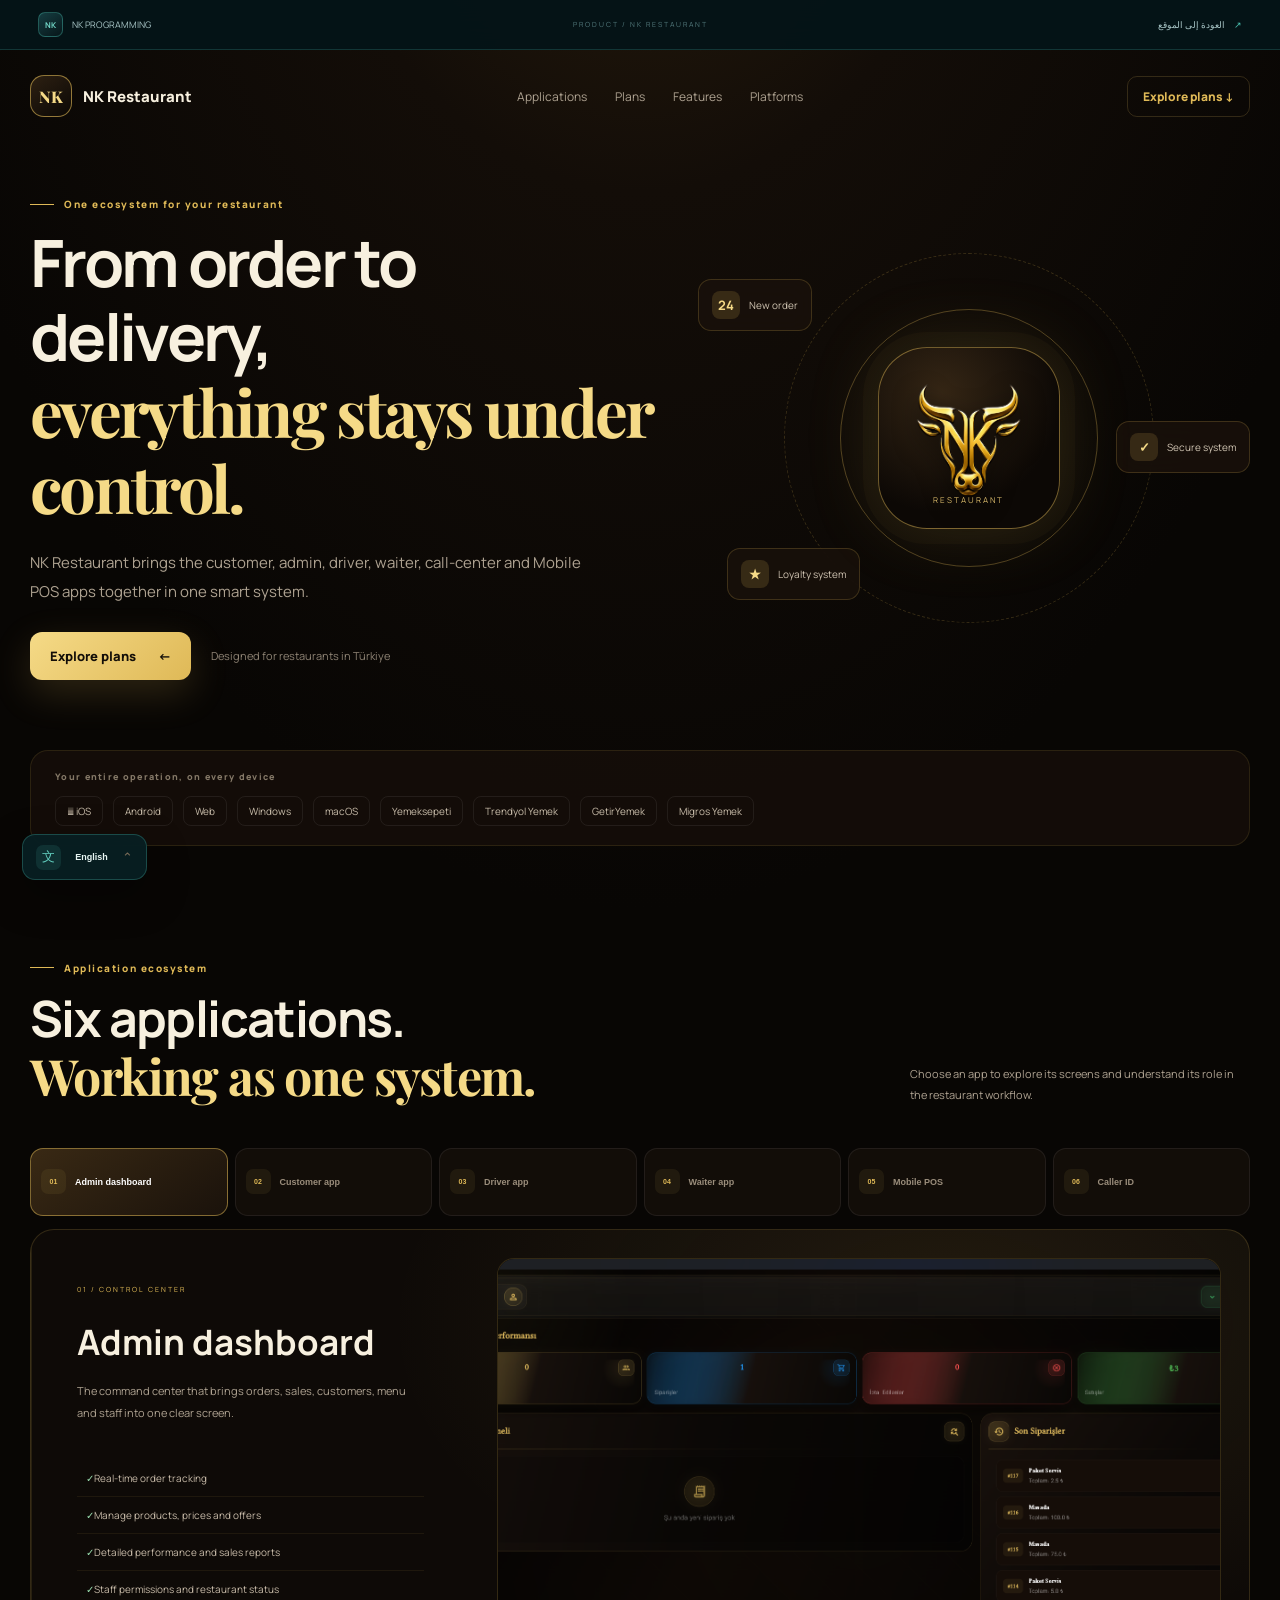
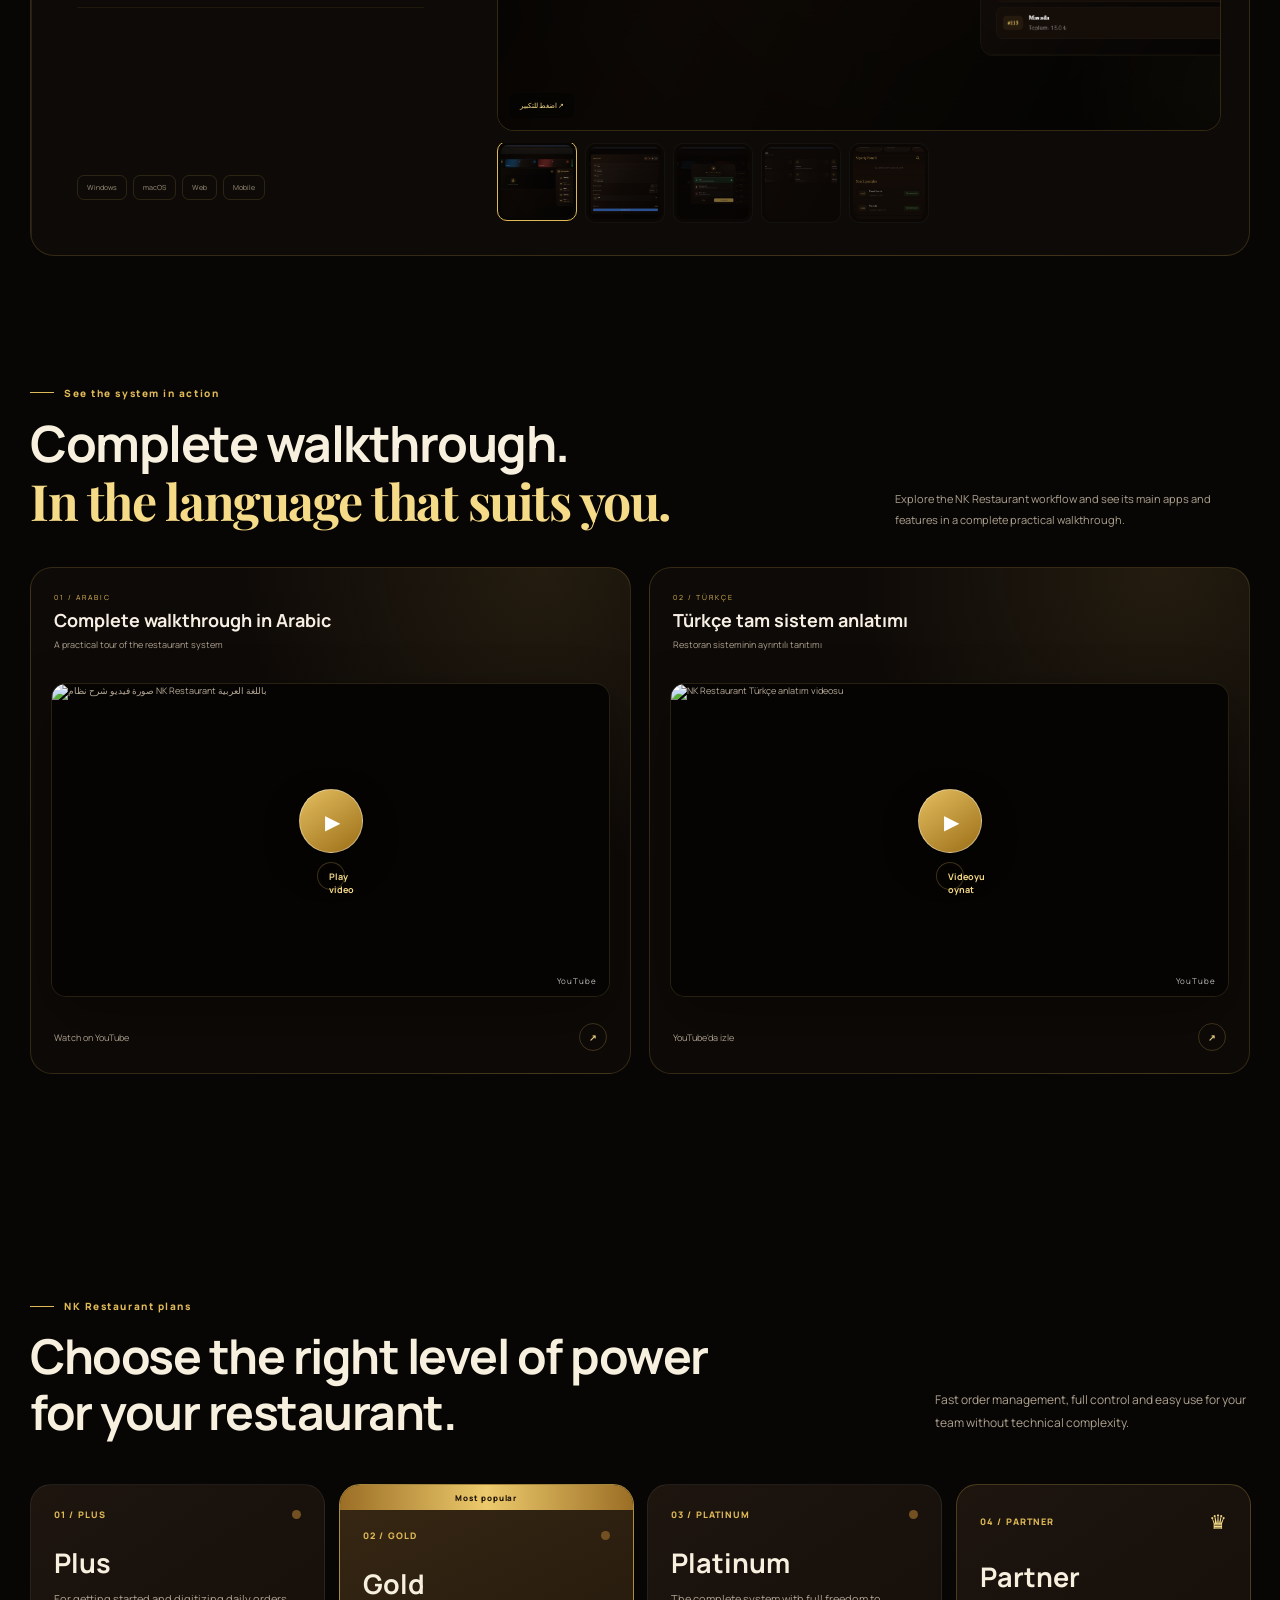
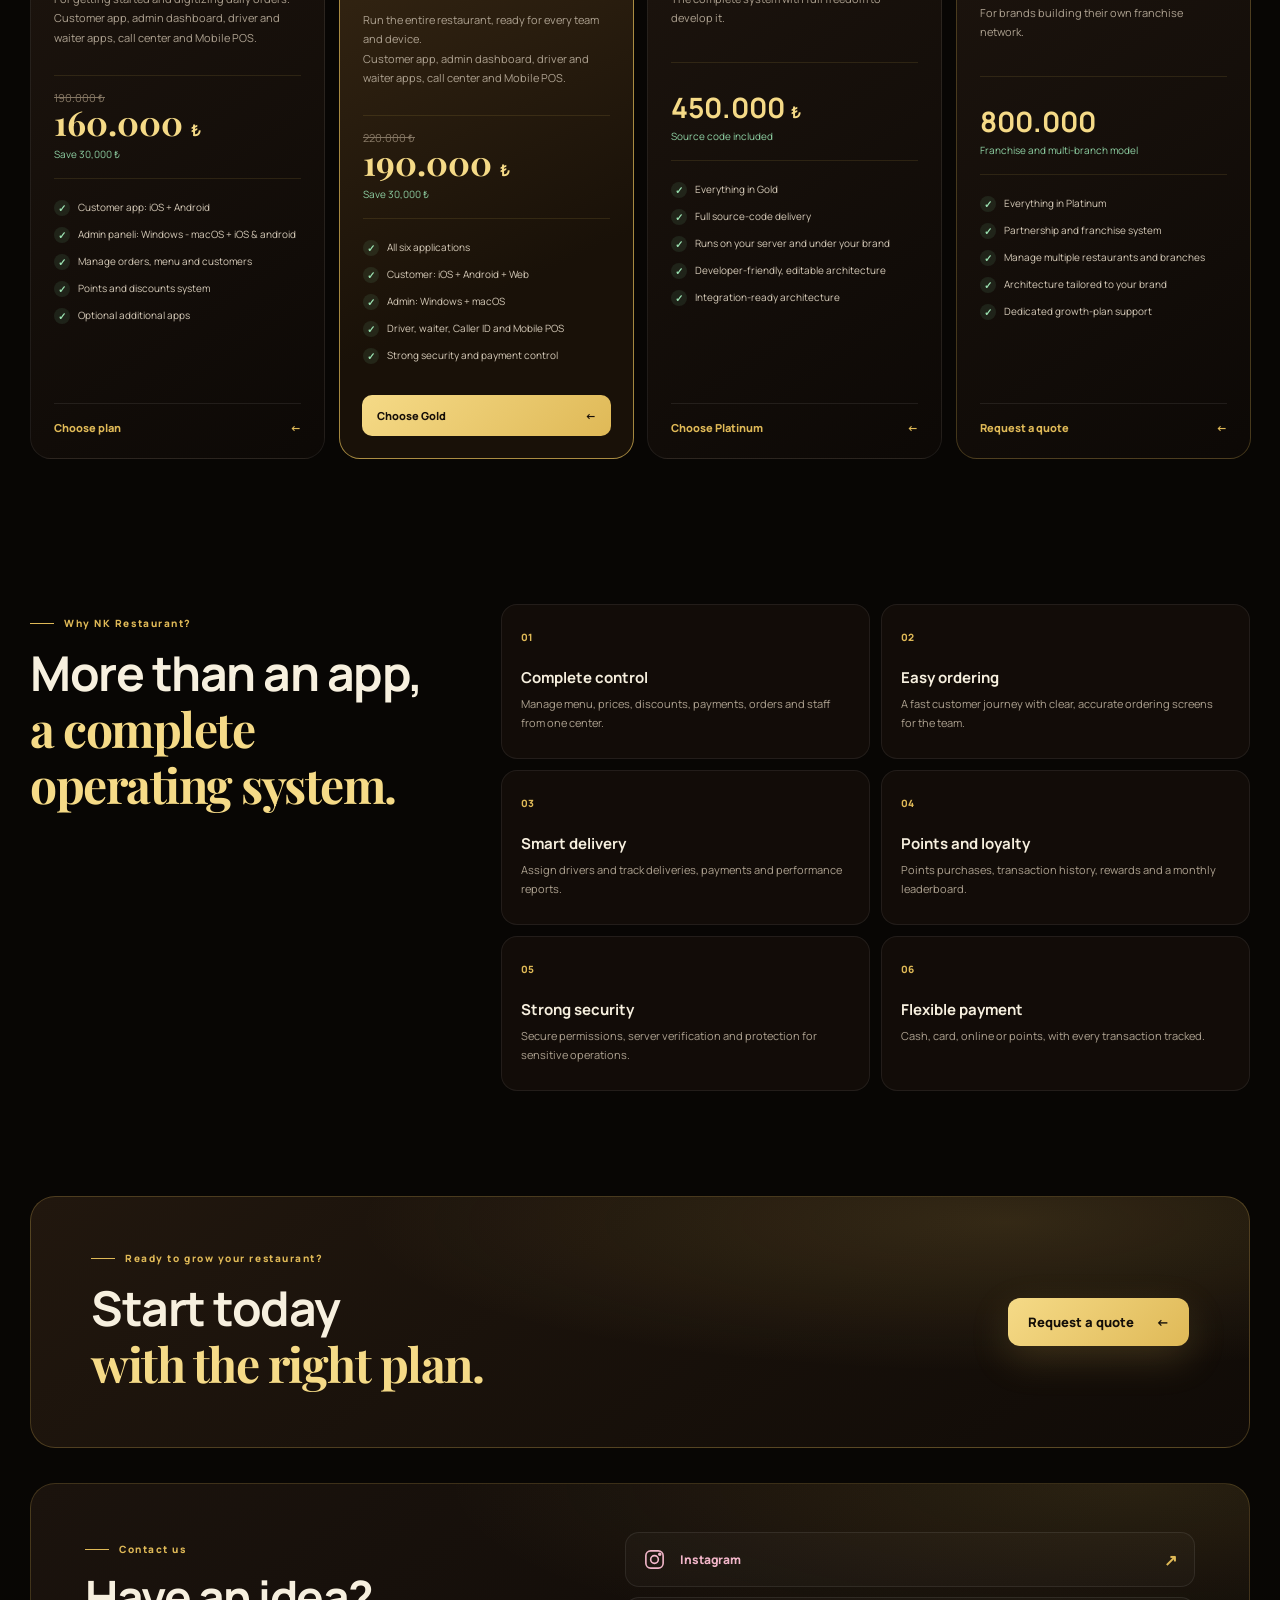
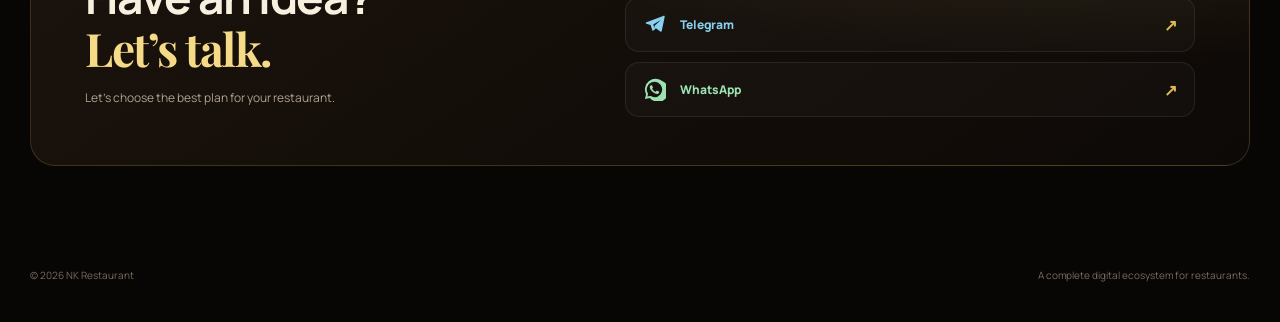
==== commit 0915bc0a: "Add files via upload" ====
--- a/product/index.html
+++ b/product/index.html
@@ -4,8 +4,8 @@
     <meta charset="UTF-8" />
     <meta name="viewport" content="width=device-width, initial-scale=1.0" />
     <meta name="theme-color" content="#080604" />
-    <meta name="description" content="NK Restaurant — نظام متكامل لإدارة المطاعم والطلبات والتوصيل." />
-    <title>NK Restaurant | نظام إدارة المطاعم</title>
+    <meta name="description" content="NK Restaurant System" />
+    <title>NK Restaurant System</title>
     <link rel="icon" type="image/png" href="app_icon1.png" />
     <link rel="apple-touch-icon" href="app_icon1.png" />
     <link rel="preconnect" href="https://fonts.googleapis.com" />
@@ -183,8 +183,7 @@
       </section>
     </main>
     <footer class="footer wrap"><span>© <span id="year"></span> NK Restaurant</span><span>منظومة رقمية متكاملة للمطاعم.</span></footer>
-    <div class="language-widget" data-no-translate><button class="language-trigger"><span>文</span><b>العربية</b><i>⌃</i></button><div class="language-menu"><small>AI TRANSLATION</small><button data-lang="ar" class="selected">AR <span>العربية</span></button><button data-lang="tr">TR <span>Türkçe</span></button><button data-lang="en">EN <span>English</span></button><button data-lang="de">DE <span>Deutsch</span></button><button data-lang="fr">FR <span>Français</span></button><button data-lang="es">ES <span>Español</span></button><p><i></i> ترجمة AI داخل المتصفح</p></div></div><div class="translation-toast" data-no-translate></div>
-    <div class="translate-loader" data-no-translate aria-hidden="true"><div class="translate-loader__card"><div class="translate-loader__icon">文<i></i></div><span class="translate-loader__eyebrow">NK AI TRANSLATION</span><h3>يتم تجهيز اللغة</h3><p>يتم تنزيل مترجم اللغة على جهازك لأول مرة فقط</p><div class="translate-loader__bar"><i></i></div><div class="translate-loader__foot"><span>الرجاء الانتظار…</span><b>0%</b></div></div></div>
-    <div class="app-lightbox" aria-hidden="true"><button class="app-lightbox-close" aria-label="إغلاق">×</button><button class="app-lightbox-nav app-lightbox-prev" aria-label="الصورة السابقة">‹</button><img src="" alt=""><span></span><button class="app-lightbox-nav app-lightbox-next" aria-label="الصورة التالية">›</button></div><script src="app.js"></script><script src="integration.js"></script><script src="app-showcase.js"></script>
+    <div class="language-widget" data-no-translate><button class="language-trigger"><span>文</span><b>العربية</b><i>⌃</i></button><div class="language-menu"><small>LANGUAGES</small><button data-lang="ar" class="selected">AR <span>العربية</span></button><button data-lang="tr">TR <span>Türkçe</span></button><button data-lang="en">EN <span>English</span></button><button data-lang="de">DE <span>Deutsch</span></button><button data-lang="fr">FR <span>Français</span></button><button data-lang="es">ES <span>Español</span></button><p><i></i> نصوص ثابتة داخل الموقع</p></div></div><div class="translation-toast" data-no-translate></div>
+    <div class="app-lightbox" aria-hidden="true"><button class="app-lightbox-close" aria-label="إغلاق">×</button><button class="app-lightbox-nav app-lightbox-prev" aria-label="الصورة السابقة">‹</button><img src="" alt=""><span></span><button class="app-lightbox-nav app-lightbox-next" aria-label="الصورة التالية">›</button></div><script src="../translations.js"></script><script src="app.js"></script><script src="app-showcase.js"></script><script src="../static-i18n.js"></script>
   </body>
 </html>
--- a/product/integration.css
+++ b/product/integration.css
@@ -1 +1,4 @@
 .pricing-page{padding-top:42px}.nk-bridge{height:42px;position:fixed;top:0;left:0;right:0;z-index:90;background:#050403;border-bottom:1px solid rgba(223,185,87,.16);display:grid;grid-template-columns:1fr auto 1fr;align-items:center;padding:0 3%;font-family:Manrope,Arial,sans-serif}.nk-bridge>a{color:#cfc2af;text-decoration:none;font-size:9px;display:flex;align-items:center;gap:9px}.nk-bridge>a:first-child{direction:ltr}.nk-bridge>a:last-child{justify-self:end}.nk-bridge>a b{width:25px;height:25px;display:grid;place-items:center;border:1px solid rgba(223,185,87,.38);border-radius:7px;color:var(--gold2);font-size:8px}.nk-bridge>a i{font-style:normal;color:var(--gold)}.nk-bridge>p{margin:0;color:#6e6253;font-size:7px;letter-spacing:2px}.language-widget{position:fixed;left:22px;bottom:20px;z-index:110;font-family:Manrope,Arial,sans-serif;direction:ltr}.language-trigger{height:46px;border:1px solid rgba(223,185,87,.27);border-radius:13px;background:rgba(22,15,10,.9);backdrop-filter:blur(15px);color:#f4ead9;padding:0 13px;display:flex;align-items:center;gap:9px;cursor:pointer}.language-trigger>span{width:25px;height:25px;border-radius:7px;background:rgba(223,185,87,.12);color:var(--gold2);display:grid;place-items:center}.language-trigger>b{font-size:9px;min-width:43px}.language-trigger>i{font-style:normal;color:#796a57;transition:.3s}.language-widget.open .language-trigger>i{transform:rotate(180deg)}.language-menu{position:absolute;bottom:57px;left:0;width:215px;padding:10px;border:1px solid rgba(223,185,87,.24);border-radius:15px;background:rgba(17,11,7,.97);box-shadow:0 25px 60px rgba(0,0,0,.45);opacity:0;visibility:hidden;transform:translateY(9px);transition:.25s}.language-widget.open .language-menu{opacity:1;visibility:visible;transform:none}.language-menu>small{display:block;padding:7px;color:#716552;font-size:6px;letter-spacing:2px;border-bottom:1px solid rgba(223,185,87,.1)}.language-menu>button{width:100%;height:37px;border:0;background:transparent;color:var(--gold);border-radius:8px;display:flex;align-items:center;gap:14px;padding:0 10px;font-size:7px;cursor:pointer}.language-menu>button span{color:#b8aa97;font-size:9px}.language-menu>button:hover,.language-menu>button.selected{background:rgba(223,185,87,.1)}.language-menu>p{margin:5px 0 0;padding:9px 7px 2px;border-top:1px solid rgba(223,185,87,.1);font-size:6px;color:#6d6152;direction:rtl}.language-menu>p i{display:inline-block;width:5px;height:5px;background:var(--gold);border-radius:50%;margin-left:5px}.language-widget.translating .language-trigger>span{animation:langpulse .8s infinite}.translation-toast{position:fixed;left:22px;bottom:78px;z-index:111;max-width:300px;padding:12px 14px;border:1px solid rgba(223,185,87,.23);border-radius:11px;background:#1b120c;color:#d6c8b5;font-size:8px;line-height:1.7;direction:rtl;opacity:0;visibility:hidden;transform:translateY(7px);transition:.25s}.translation-toast.show{opacity:1;visibility:visible;transform:none}@keyframes langpulse{50%{opacity:.25;box-shadow:0 0 12px var(--gold)}}@media(max-width:700px){.nk-bridge{grid-template-columns:1fr 1fr;padding:0 14px}.nk-bridge>p{display:none}.nk-bridge>a:last-child{font-size:7px}.language-widget{left:12px;bottom:12px}.translation-toast{left:12px;right:12px;bottom:67px;max-width:none}}
+/* Keep the mobile translation fallback inside the NK interface. */
+#google_translate_element,.goog-te-banner-frame,.goog-te-balloon-frame{display:none!important}body{top:0!important}.goog-text-highlight{background:transparent!important;box-shadow:none!important}
+html body{transition:opacity .2s ease,filter .2s ease}html.language-changing body{opacity:.22;filter:blur(2px)}.language-menu button.selected{box-shadow:inset 3px 0 0 var(--gold);background:rgba(223,185,87,.12)!important;color:#fff!important}
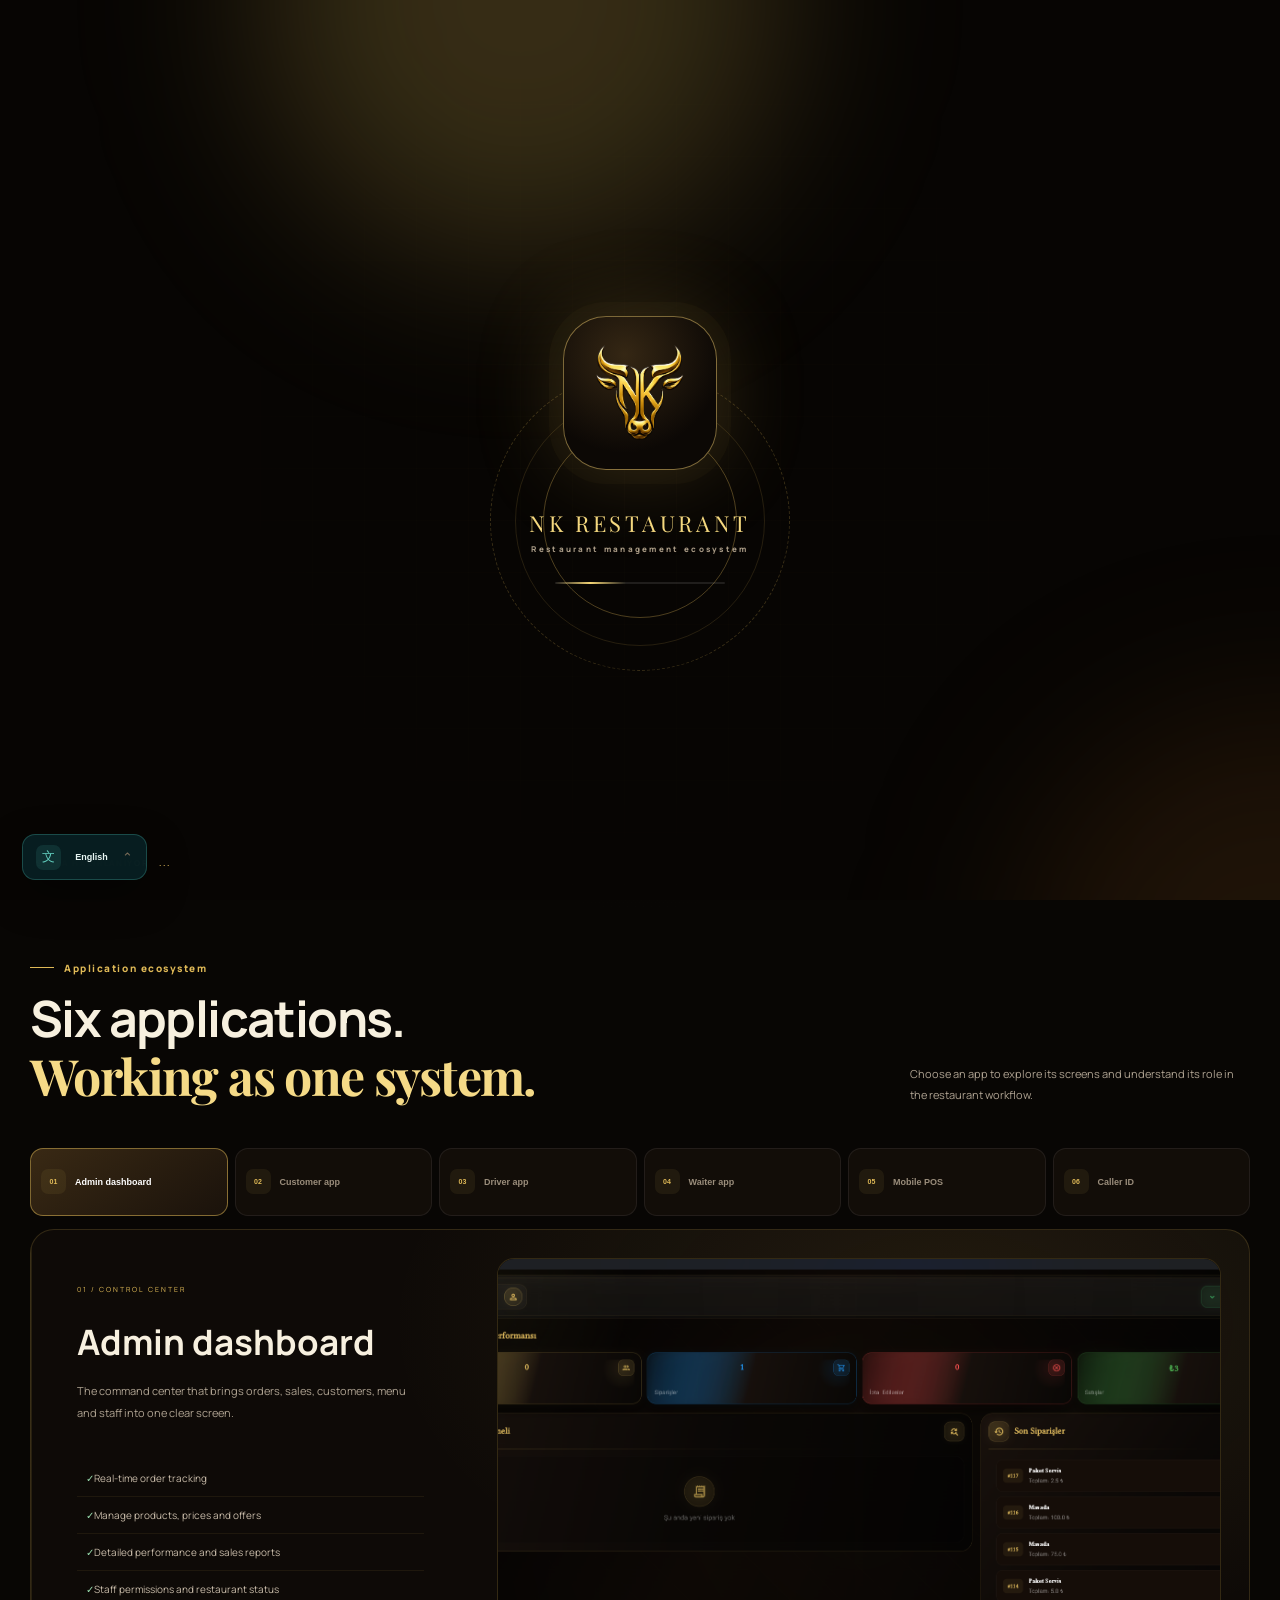
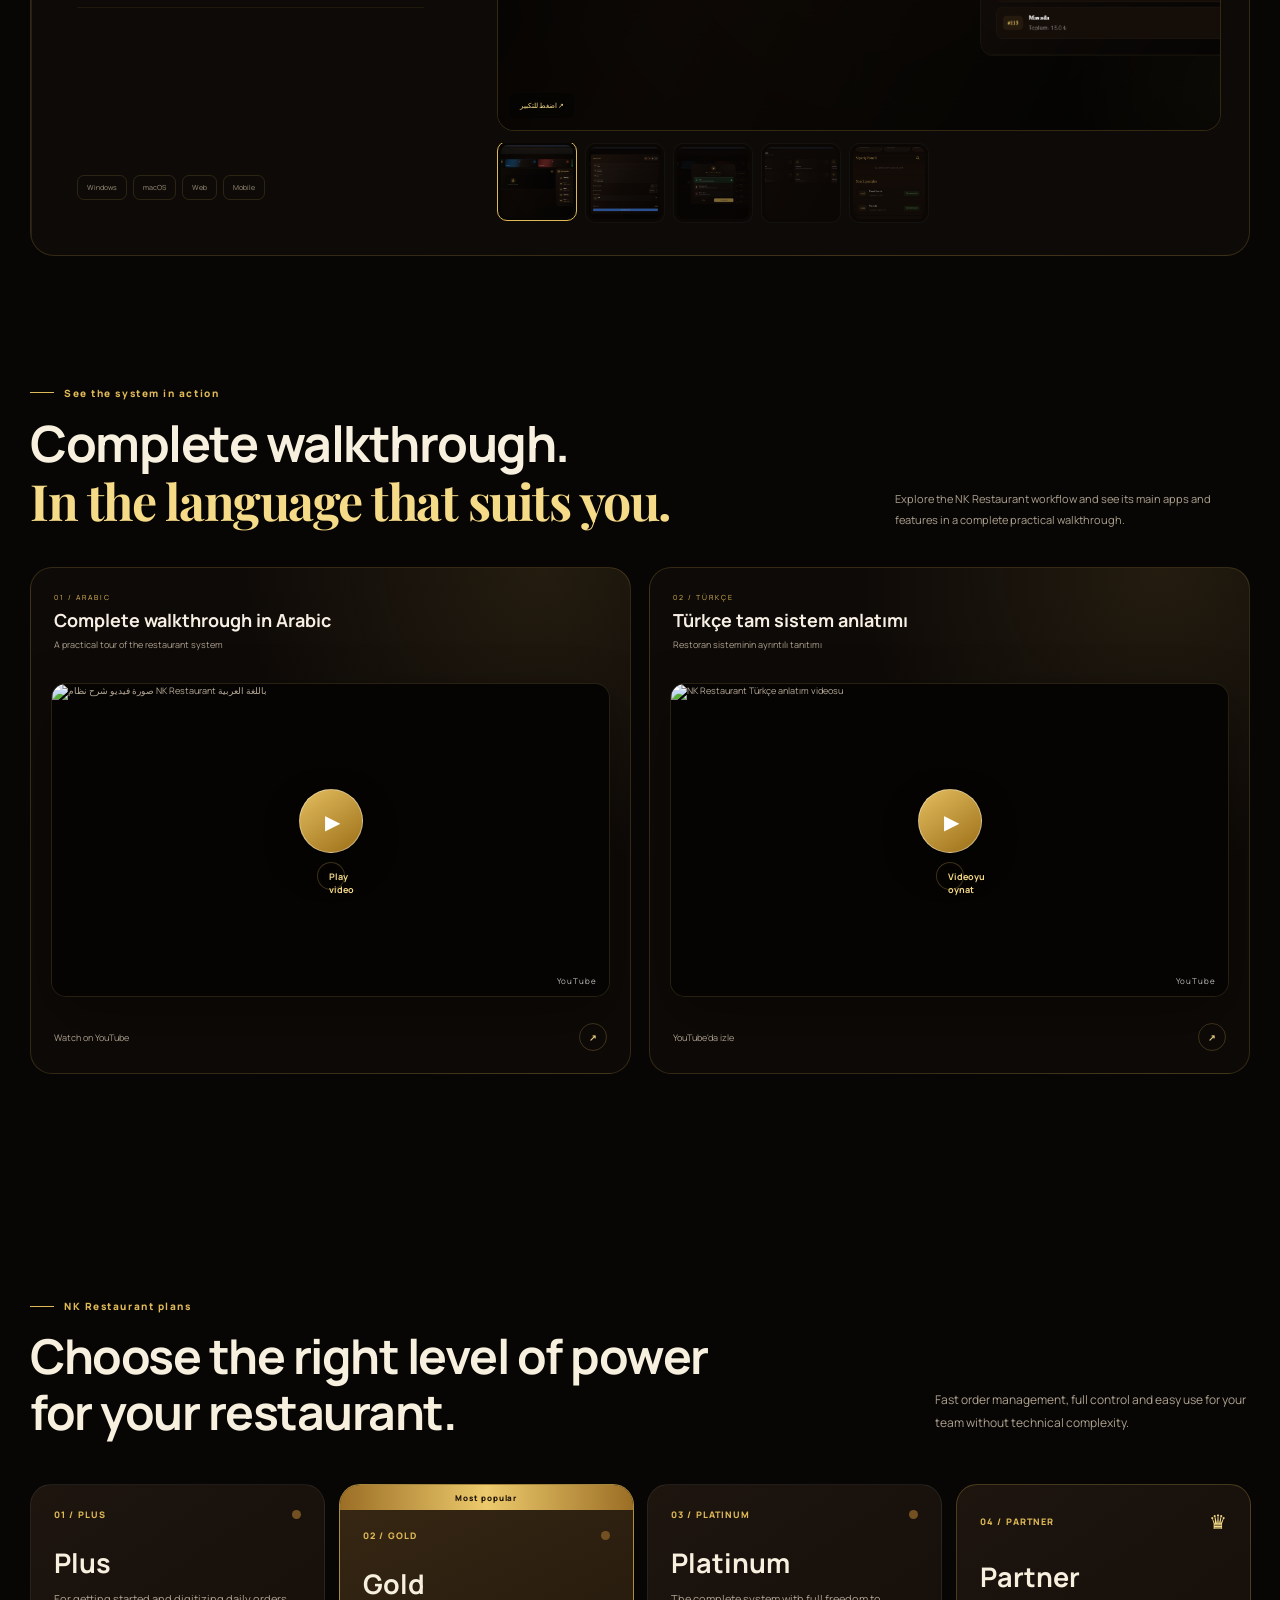
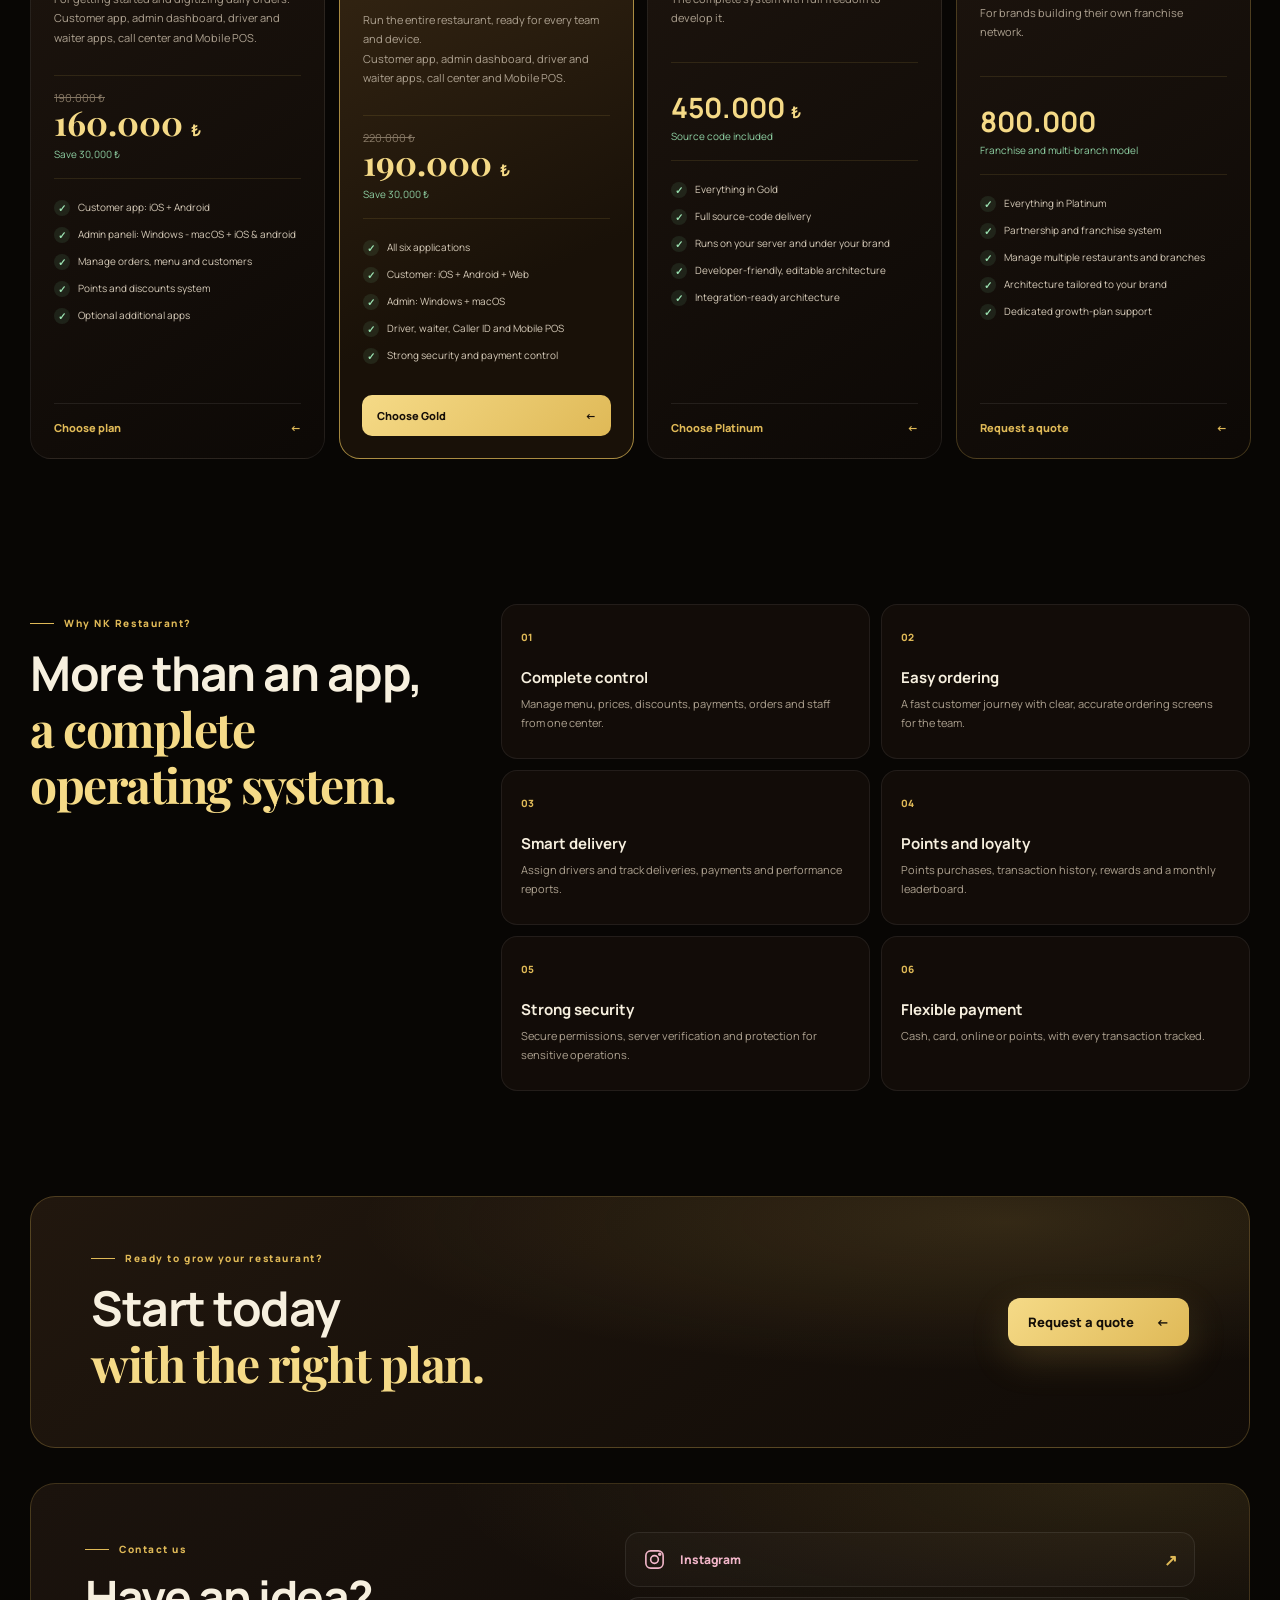
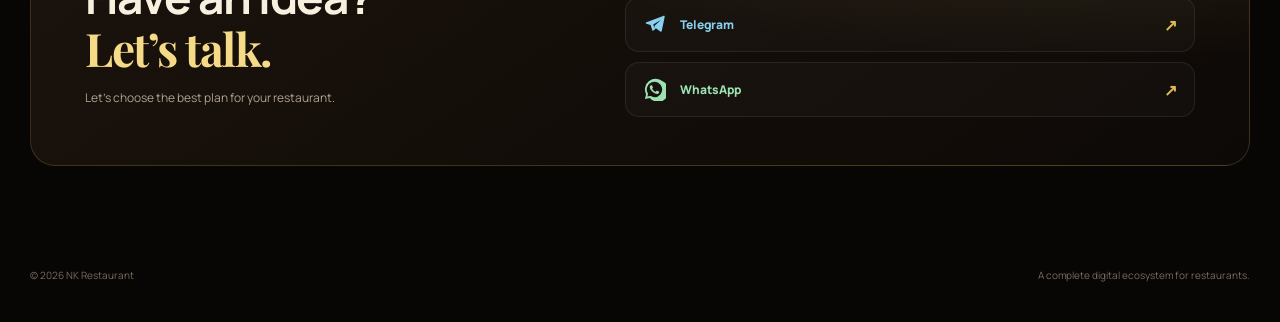
==== commit f4473e3f: "Update index.html" ====
--- a/product/index.html
+++ b/product/index.html
@@ -21,7 +21,7 @@
     </style>
   </head>
   <body class="pricing-page splash-active">
-    <div class="nk-bridge" data-no-translate><a href="../index.html"><b>NK</b><span>NK PROGRAMMING</span></a><p>PRODUCT / NK RESTAURANT</p><a href="../index.html">العودة إلى الموقع <i>↗</i></a></div>
+    <div class="nk-bridge" data-no-translate><a href="../index.html"><b>NK</b><span>NK PROGRAMMING</span></a><p>PRODUCT / NK RESTAURANT</p><a href="../index.html">Back<i>↗</i></a></div>
     <div id="splash" class="splash" aria-label="يتم تحميل NK Restaurant">
       <div class="splash-grid"></div>
       <div class="splash-light splash-light-a"></div><div class="splash-light splash-light-b"></div>
@@ -183,7 +183,7 @@
       </section>
     </main>
     <footer class="footer wrap"><span>© <span id="year"></span> NK Restaurant</span><span>منظومة رقمية متكاملة للمطاعم.</span></footer>
-    <div class="language-widget" data-no-translate><button class="language-trigger"><span>文</span><b>العربية</b><i>⌃</i></button><div class="language-menu"><small>LANGUAGES</small><button data-lang="ar" class="selected">AR <span>العربية</span></button><button data-lang="tr">TR <span>Türkçe</span></button><button data-lang="en">EN <span>English</span></button><button data-lang="de">DE <span>Deutsch</span></button><button data-lang="fr">FR <span>Français</span></button><button data-lang="es">ES <span>Español</span></button><p><i></i> نصوص ثابتة داخل الموقع</p></div></div><div class="translation-toast" data-no-translate></div>
+    <div class="language-widget" data-no-translate><button class="language-trigger"><span>文</span><b>العربية</b><i>⌃</i></button><div class="language-menu"><small>LANGUAGES</small><button data-lang="ar" class="selected">AR <span>العربية</span></button><button data-lang="tr">TR <span>Türkçe</span></button><button data-lang="en">EN <span>English</span></button><button data-lang="de">DE <span>Deutsch</span></button><button data-lang="fr">FR <span>Français</span></button><button data-lang="es">ES <span>Español</span></button><p><i></i></p></div></div><div class="translation-toast" data-no-translate></div>
     <div class="app-lightbox" aria-hidden="true"><button class="app-lightbox-close" aria-label="إغلاق">×</button><button class="app-lightbox-nav app-lightbox-prev" aria-label="الصورة السابقة">‹</button><img src="" alt=""><span></span><button class="app-lightbox-nav app-lightbox-next" aria-label="الصورة التالية">›</button></div><script src="../translations.js"></script><script src="app.js"></script><script src="app-showcase.js"></script><script src="../static-i18n.js"></script>
   </body>
 </html>
